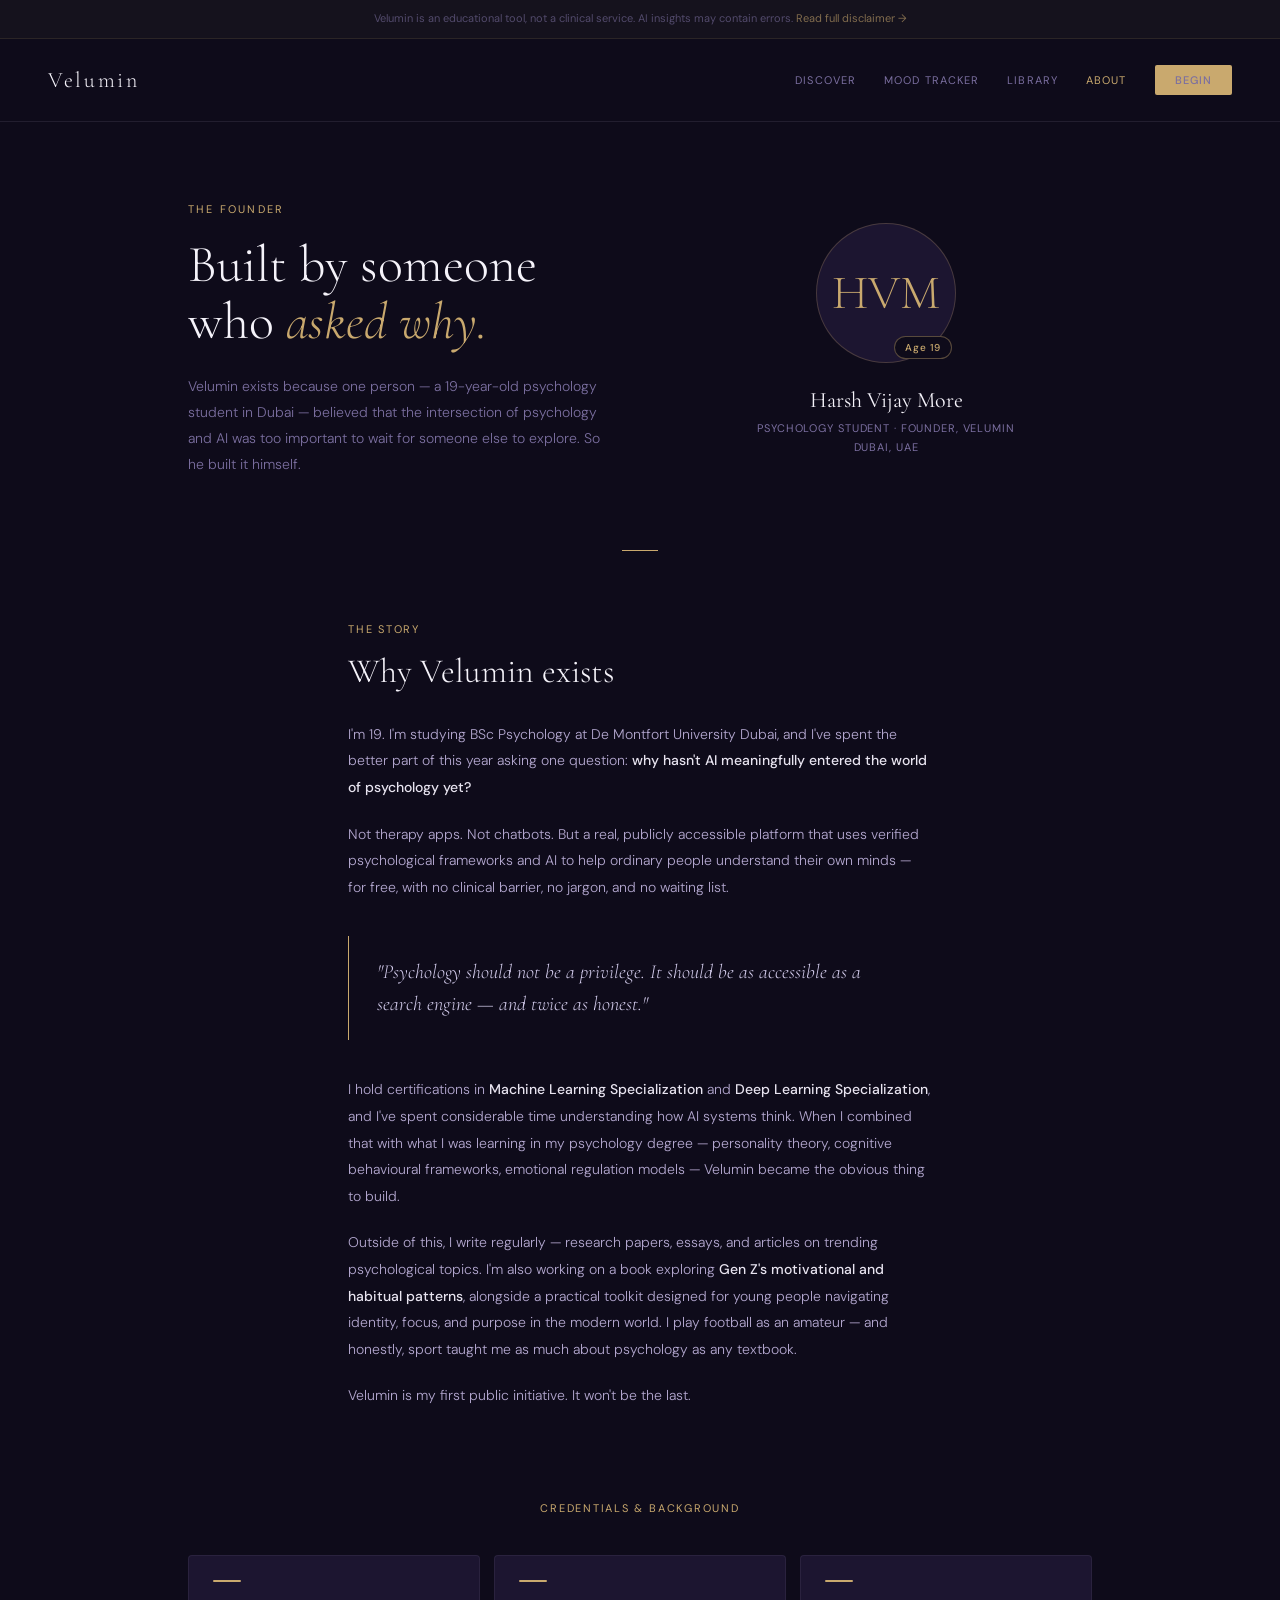
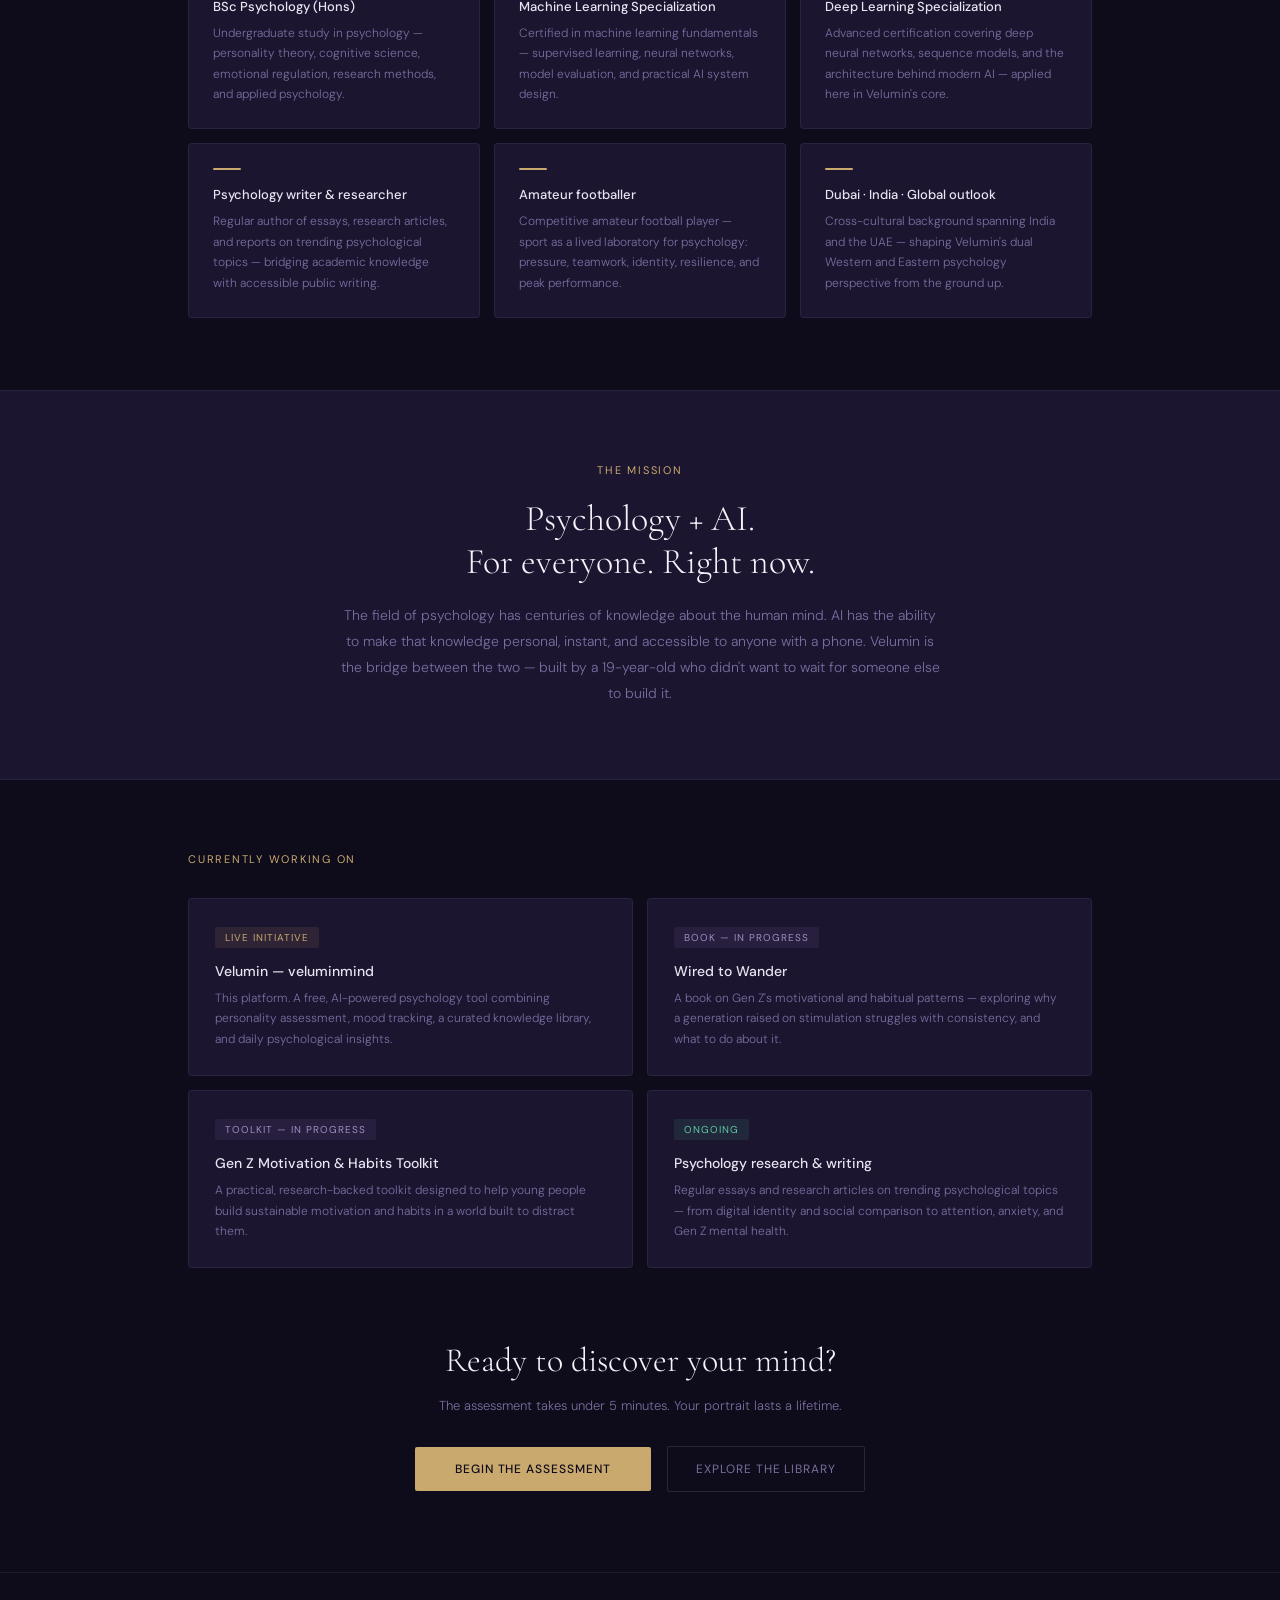
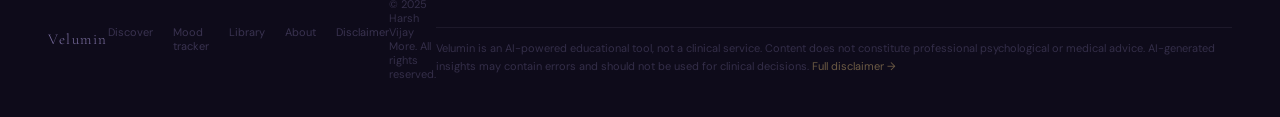
==== about.html @ 16b349ca "Add files via upload" ====
<!DOCTYPE html>
<html lang="en">
<head>
<meta charset="UTF-8">
<style>a{color:#7B6FA0;text-decoration:none;}a:hover{color:#C9A96E;}</style>
<meta name="viewport" content="width=device-width, initial-scale=1.0">
<link rel="stylesheet" href="style.css">
<title>About — Velumin</title>
<link href="https://fonts.googleapis.com/css2?family=Cormorant+Garamond:ital,wght@0,300;0,400;0,600;1,300;1,400&family=DM+Sans:wght@300;400;500&display=swap" rel="stylesheet">
<style>
*{box-sizing:border-box;margin:0;padding:0}
body{background:#0E0B1A;color:#E8E4F0;font-family:'DM Sans',sans-serif;min-height:100vh;}

nav{display:flex;justify-content:space-between;align-items:center;padding:26px 48px;border-bottom:0.5px solid rgba(200,191,231,0.1);}
.nav-logo{font-family:'Cormorant Garamond',serif;font-size:22px;font-weight:300;letter-spacing:0.12em;color:#F5F3FA;text-decoration:none;}
.nav-links{display:flex;gap:28px;}
.nav-links a{font-size:11px;letter-spacing:0.1em;text-transform:uppercase;color:#7B6FA0;text-decoration:none;transition:color 0.2s;}
.nav-links a:hover{color:#C9A96E;}
.nav-links a.active{color:#C9A96E;}

/* HERO */
.hero{display:grid;grid-template-columns:1fr 1fr;gap:80px;align-items:center;max-width:1000px;margin:0 auto;padding:80px 48px 72px;}
.hero-left{}
.eyebrow{font-size:11px;letter-spacing:0.2em;text-transform:uppercase;color:#C9A96E;margin-bottom:20px;}
.hero-left h1{font-family:'Cormorant Garamond',serif;font-size:52px;font-weight:300;line-height:1.1;color:#F5F3FA;margin-bottom:24px;}
.hero-left h1 em{font-style:italic;color:#C9A96E;}
.hero-left p{font-size:14px;font-weight:300;color:#7B6FA0;line-height:1.85;}
.hero-right{display:flex;flex-direction:column;align-items:center;}
.avatar-wrap{position:relative;margin-bottom:24px;}
.avatar{width:140px;height:140px;border-radius:50%;background:#1C1530;border:0.5px solid rgba(201,169,110,0.25);display:flex;align-items:center;justify-content:center;font-family:'Cormorant Garamond',serif;font-size:48px;font-weight:300;color:#C9A96E;}
.age-badge{position:absolute;bottom:4px;right:4px;background:#0E0B1A;border:0.5px solid rgba(201,169,110,0.4);border-radius:999px;padding:4px 10px;font-size:10px;font-weight:500;color:#C9A96E;letter-spacing:0.06em;}
.founder-name{font-family:'Cormorant Garamond',serif;font-size:22px;font-weight:400;color:#F5F3FA;margin-bottom:6px;}
.founder-role{font-size:11px;letter-spacing:0.08em;text-transform:uppercase;color:#7B6FA0;text-align:center;line-height:1.7;}

.gold-line{width:36px;height:0.5px;background:#C9A96E;margin:0 auto 72px;}

/* STORY */
.story-wrap{max-width:680px;margin:0 auto;padding:0 48px 72px;}
.section-eyebrow{font-size:11px;letter-spacing:0.16em;text-transform:uppercase;color:#C9A96E;margin-bottom:16px;}
.story-title{font-family:'Cormorant Garamond',serif;font-size:34px;font-weight:300;color:#F5F3FA;margin-bottom:28px;line-height:1.2;}
.story-body{font-size:14px;font-weight:300;color:#B4A8D0;line-height:1.9;margin-bottom:20px;}
.story-body strong{font-weight:500;color:#E8E4F0;}

.pull-quote{border-left:1px solid #C9A96E;padding:20px 28px;margin:36px 0;font-family:'Cormorant Garamond',serif;font-style:italic;font-size:20px;font-weight:300;color:#D4CDED;line-height:1.6;}

/* CREDENTIALS */
.cred-wrap{max-width:1000px;margin:0 auto;padding:0 48px 72px;}
.cred-grid{display:grid;grid-template-columns:repeat(3,1fr);gap:14px;}
.cred-card{background:#1C1530;border:0.5px solid rgba(200,191,231,0.08);border-radius:4px;padding:24px;}
.cred-icon{width:28px;height:2px;background:#C9A96E;margin-bottom:16px;border-radius:1px;}
.cred-title{font-size:13px;font-weight:500;color:#E8E4F0;margin-bottom:8px;}
.cred-desc{font-size:12px;font-weight:300;color:#7B6FA0;line-height:1.7;}

/* MISSION */
.mission-wrap{background:#1C1530;border-top:0.5px solid rgba(200,191,231,0.07);border-bottom:0.5px solid rgba(200,191,231,0.07);padding:72px 48px;text-align:center;margin-bottom:72px;}
.mission-inner{max-width:600px;margin:0 auto;}
.mission-label{font-size:11px;letter-spacing:0.16em;text-transform:uppercase;color:#C9A96E;margin-bottom:20px;}
.mission-title{font-family:'Cormorant Garamond',serif;font-size:36px;font-weight:300;color:#F5F3FA;margin-bottom:20px;line-height:1.2;}
.mission-body{font-size:14px;font-weight:300;color:#7B6FA0;line-height:1.85;}

/* CURRENT WORK */
.work-wrap{max-width:1000px;margin:0 auto;padding:0 48px 72px;}
.work-grid{display:grid;grid-template-columns:repeat(2,1fr);gap:14px;margin-top:0;}
.work-card{background:#1C1530;border:0.5px solid rgba(200,191,231,0.08);border-radius:4px;padding:26px;}
.work-tag{font-size:10px;letter-spacing:0.1em;text-transform:uppercase;padding:4px 10px;border-radius:2px;display:inline-block;margin-bottom:14px;}
.tag-active{background:rgba(201,169,110,0.1);color:#C9A96E;}
.tag-writing{background:rgba(123,111,160,0.12);color:#9B8FC4;}
.tag-research{background:rgba(93,202,165,0.1);color:#5DCAA5;}
.work-title{font-size:14px;font-weight:500;color:#E8E4F0;margin-bottom:8px;}
.work-desc{font-size:12px;font-weight:300;color:#7B6FA0;line-height:1.7;}

/* CTA */
.cta-wrap{text-align:center;padding:0 48px 80px;}
.cta-title{font-family:'Cormorant Garamond',serif;font-size:34px;font-weight:300;color:#F5F3FA;margin-bottom:16px;}
.cta-sub{font-size:13px;font-weight:300;color:#7B6FA0;margin-bottom:32px;}
.btn-primary{background:#C9A96E;border:none;padding:14px 40px;font-family:'DM Sans',sans-serif;font-size:12px;font-weight:500;letter-spacing:0.08em;text-transform:uppercase;color:#0E0B1A;border-radius:2px;cursor:pointer;transition:opacity 0.2s;}
.btn-primary:hover{opacity:0.82;}
.btn-ghost{background:transparent;border:0.5px solid rgba(200,191,231,0.15);padding:14px 28px;font-family:'DM Sans',sans-serif;font-size:12px;font-weight:400;letter-spacing:0.08em;text-transform:uppercase;color:#7B6FA0;border-radius:2px;cursor:pointer;margin-left:12px;transition:all 0.2s;}
.btn-ghost:hover{color:#E8E4F0;}

footer{padding:28px 48px;display:flex;justify-content:space-between;align-items:center;border-top:0.5px solid rgba(200,191,231,0.07);}
.footer-logo{font-family:'Cormorant Garamond',serif;font-size:15px;font-weight:300;letter-spacing:0.1em;color:#7B6FA0;}
.footer-copy{font-size:11px;color:rgba(123,111,160,0.35);}

@media(max-width:700px){
  nav,.story-wrap,.cred-wrap,.work-wrap,.cta-wrap,footer{padding-left:24px;padding-right:24px;}
  .hero{grid-template-columns:1fr;gap:40px;padding:56px 24px 48px;text-align:center;}
  .hero-left h1{font-size:38px;}
  .cred-grid,.work-grid{grid-template-columns:1fr;}
  .mission-wrap{padding:56px 24px;}
}
</style>
</head>
<body>

<div class="disclaimer-banner">
  Velumin is an educational tool, not a clinical service. AI insights may contain errors. <a href="disclaimer.html">Read full disclaimer →</a>
</div>
<nav class="vl-nav">
  <a class="vl-nav-logo" href="index.html">Velumin</a>
  <div class="vl-nav-links">
    <a href="discover.html">Discover</a>
    <a href="tracker.html">Mood tracker</a>
    <a href="library.html">Library</a>
    <a href="about.html"  class="active">About</a>
    <a class="vl-nav-cta" href="discover.html">Begin</a>
  </div>
</nav>

<div class="hero">
  <div class="hero-left">
    <div class="eyebrow">The founder</div>
    <h1>Built by someone who <em>asked why.</em></h1>
    <p>Velumin exists because one person — a 19-year-old psychology student in Dubai — believed that the intersection of psychology and AI was too important to wait for someone else to explore. So he built it himself.</p>
  </div>
  <div class="hero-right">
    <div class="avatar-wrap">
      <div class="avatar">HVM</div>
      <div class="age-badge">Age 19</div>
    </div>
    <div class="founder-name">Harsh Vijay More</div>
    <div class="founder-role">Psychology Student · Founder, Velumin<br>Dubai, UAE</div>
  </div>
</div>

<div class="gold-line"></div>

<div class="story-wrap">
  <div class="section-eyebrow">The story</div>
  <h2 class="story-title">Why Velumin exists</h2>

  <p class="story-body">
    I'm 19. I'm studying BSc Psychology at De Montfort University Dubai, and I've spent the better part of this year asking one question: <strong>why hasn't AI meaningfully entered the world of psychology yet?</strong>
  </p>

  <p class="story-body">
    Not therapy apps. Not chatbots. But a real, publicly accessible platform that uses verified psychological frameworks and AI to help ordinary people understand their own minds — for free, with no clinical barrier, no jargon, and no waiting list.
  </p>

  <div class="pull-quote">"Psychology should not be a privilege. It should be as accessible as a search engine — and twice as honest."</div>

  <p class="story-body">
    I hold certifications in <strong>Machine Learning Specialization</strong> and <strong>Deep Learning Specialization</strong>, and I've spent considerable time understanding how AI systems think. When I combined that with what I was learning in my psychology degree — personality theory, cognitive behavioural frameworks, emotional regulation models — Velumin became the obvious thing to build.
  </p>

  <p class="story-body">
    Outside of this, I write regularly — research papers, essays, and articles on trending psychological topics. I'm also working on a book exploring <strong>Gen Z's motivational and habitual patterns</strong>, alongside a practical toolkit designed for young people navigating identity, focus, and purpose in the modern world. I play football as an amateur — and honestly, sport taught me as much about psychology as any textbook.
  </p>

  <p class="story-body">
    Velumin is my first public initiative. It won't be the last.
  </p>
</div>

<div class="cred-wrap">
  <div class="section-eyebrow" style="text-align:center;margin-bottom:40px;">Credentials & background</div>
  <div class="cred-grid">
    <div class="cred-card">
      <div class="cred-icon"></div>
      <div class="cred-title">BSc Psychology (Hons)</div>
      <div class="cred-desc">Undergraduate study in psychology — personality theory, cognitive science, emotional regulation, research methods, and applied psychology.</div>
    </div>
    <div class="cred-card">
      <div class="cred-icon"></div>
      <div class="cred-title">Machine Learning Specialization</div>
      <div class="cred-desc">Certified in machine learning fundamentals — supervised learning, neural networks, model evaluation, and practical AI system design.</div>
    </div>
    <div class="cred-card">
      <div class="cred-icon"></div>
      <div class="cred-title">Deep Learning Specialization</div>
      <div class="cred-desc">Advanced certification covering deep neural networks, sequence models, and the architecture behind modern AI — applied here in Velumin's core.</div>
    </div>
    <div class="cred-card">
      <div class="cred-icon"></div>
      <div class="cred-title">Psychology writer & researcher</div>
      <div class="cred-desc">Regular author of essays, research articles, and reports on trending psychological topics — bridging academic knowledge with accessible public writing.</div>
    </div>
    <div class="cred-card">
      <div class="cred-icon"></div>
      <div class="cred-title">Amateur footballer</div>
      <div class="cred-desc">Competitive amateur football player — sport as a lived laboratory for psychology: pressure, teamwork, identity, resilience, and peak performance.</div>
    </div>
    <div class="cred-card">
      <div class="cred-icon"></div>
      <div class="cred-title">Dubai · India · Global outlook</div>
      <div class="cred-desc">Cross-cultural background spanning India and the UAE — shaping Velumin's dual Western and Eastern psychology perspective from the ground up.</div>
    </div>
  </div>
</div>

<div class="mission-wrap">
  <div class="mission-inner">
    <div class="mission-label">The mission</div>
    <h2 class="mission-title">Psychology + AI.<br>For everyone. Right now.</h2>
    <p class="mission-body">The field of psychology has centuries of knowledge about the human mind. AI has the ability to make that knowledge personal, instant, and accessible to anyone with a phone. Velumin is the bridge between the two — built by a 19-year-old who didn't want to wait for someone else to build it.</p>
  </div>
</div>

<div class="work-wrap">
  <div class="section-eyebrow" style="margin-bottom:32px;">Currently working on</div>
  <div class="work-grid">
    <div class="work-card">
      <div class="work-tag tag-active">Live initiative</div>
      <div class="work-title">Velumin — veluminmind</div>
      <div class="work-desc">This platform. A free, AI-powered psychology tool combining personality assessment, mood tracking, a curated knowledge library, and daily psychological insights.</div>
    </div>
    <div class="work-card">
      <div class="work-tag tag-writing">Book — in progress</div>
      <div class="work-title">Wired to Wander</div>
      <div class="work-desc">A book on Gen Z's motivational and habitual patterns — exploring why a generation raised on stimulation struggles with consistency, and what to do about it.</div>
    </div>
    <div class="work-card">
      <div class="work-tag tag-writing">Toolkit — in progress</div>
      <div class="work-title">Gen Z Motivation & Habits Toolkit</div>
      <div class="work-desc">A practical, research-backed toolkit designed to help young people build sustainable motivation and habits in a world built to distract them.</div>
    </div>
    <div class="work-card">
      <div class="work-tag tag-research">Ongoing</div>
      <div class="work-title">Psychology research & writing</div>
      <div class="work-desc">Regular essays and research articles on trending psychological topics — from digital identity and social comparison to attention, anxiety, and Gen Z mental health.</div>
    </div>
  </div>
</div>

<div class="cta-wrap">
  <h2 class="cta-title">Ready to discover your mind?</h2>
  <p class="cta-sub">The assessment takes under 5 minutes. Your portrait lasts a lifetime.</p>
  <button class="btn-primary" onclick="window.location.href='velumin_discover.html'">Begin the assessment</button>
  <button class="btn-ghost" onclick="window.location.href='velumin_library.html'">Explore the library</button>
</div>

<footer class="vl-footer">
  <div class="vl-footer-main">
    <div class="vl-footer-logo">Velumin</div>
    <div class="vl-footer-links">
      <a href="discover.html">Discover</a>
      <a href="tracker.html">Mood tracker</a>
      <a href="library.html">Library</a>
      <a href="about.html">About</a>
      <a href="disclaimer.html">Disclaimer</a>
    </div>
    <div class="vl-footer-copy">© 2025 Harsh Vijay More. All rights reserved.</div>
  </div>
  <div class="vl-footer-disclaimer">
    Velumin is an AI-powered educational tool, not a clinical service. Content does not constitute professional psychological or medical advice. AI-generated insights may contain errors and should not be used for clinical decisions. <a href="disclaimer.html">Full disclaimer →</a>
  </div>
</footer>

</body>
</html>
---- style.css ----
@import url('https://fonts.googleapis.com/css2?family=Cormorant+Garamond:ital,wght@0,300;0,400;0,600;1,300;1,400&family=DM+Sans:wght@300;400;500&display=swap');

/* ── RESET ── */
*{box-sizing:border-box;margin:0;padding:0}
html{scroll-behavior:smooth}
html,body{background:#0E0B1A;color:#E8E4F0;font-family:'DM Sans',sans-serif;min-height:100vh;}

/* ── TOKENS ── */
:root{
  --gold:#C9A96E;
  --gold-dim:rgba(201,169,110,0.15);
  --surface:#1C1530;
  --bg:#0E0B1A;
  --text-primary:#F5F3FA;
  --text-secondary:#E8E4F0;
  --text-muted:#7B6FA0;
  --text-soft:#B4A8D0;
  --border:rgba(200,191,231,0.08);
  --border-mid:rgba(200,191,231,0.15);
  --border-gold:rgba(201,169,110,0.3);
}

/* ── NAVIGATION ── */
.vl-nav{display:flex;justify-content:space-between;align-items:center;padding:26px 48px;border-bottom:0.5px solid rgba(200,191,231,0.1);}
.vl-nav-logo{font-family:'Cormorant Garamond',serif;font-size:22px;font-weight:300;letter-spacing:0.12em;color:var(--text-primary);text-decoration:none;}
.vl-nav-links{display:flex;gap:28px;align-items:center;}
.vl-nav-links a{font-size:11px;letter-spacing:0.1em;text-transform:uppercase;color:var(--text-muted);text-decoration:none;transition:color 0.2s;}
.vl-nav-links a:hover,.vl-nav-links a.active{color:var(--gold);}
.vl-nav-cta{background:var(--gold);color:var(--bg);padding:8px 20px;font-size:11px;font-weight:500;letter-spacing:0.08em;text-transform:uppercase;border-radius:2px;cursor:pointer;text-decoration:none;font-family:'DM Sans',sans-serif;}

/* ── FOOTER ── */
.vl-footer{padding:24px 48px;border-top:0.5px solid var(--border);}
.vl-footer-main{display:flex;justify-content:space-between;align-items:center;margin-bottom:12px;}
.vl-footer-logo{font-family:'Cormorant Garamond',serif;font-size:15px;font-weight:300;letter-spacing:0.1em;color:var(--text-muted);}
.vl-footer-links{display:flex;gap:20px;}
.vl-footer-links a{font-size:11px;color:rgba(123,111,160,0.4);text-decoration:none;transition:color 0.2s;}
.vl-footer-links a:hover{color:var(--gold);}
.vl-footer-copy{font-size:11px;color:rgba(123,111,160,0.35);}
.vl-footer-disclaimer{font-size:11px;color:rgba(123,111,160,0.35);line-height:1.6;border-top:0.5px solid var(--border);padding-top:12px;margin-top:12px;}
.vl-footer-disclaimer a{color:rgba(201,169,110,0.5);text-decoration:none;}
.vl-footer-disclaimer a:hover{color:var(--gold);}

/* ── BUTTONS ── */
.btn-primary{background:var(--gold);border:none;padding:13px 36px;font-family:'DM Sans',sans-serif;font-size:12px;font-weight:500;letter-spacing:0.08em;text-transform:uppercase;color:var(--bg);border-radius:2px;cursor:pointer;transition:opacity 0.2s;text-decoration:none;display:inline-block;}
.btn-primary:hover{opacity:0.82;}
.btn-ghost{background:transparent;border:0.5px solid var(--border-mid);padding:13px 28px;font-family:'DM Sans',sans-serif;font-size:12px;font-weight:400;letter-spacing:0.08em;text-transform:uppercase;color:var(--text-muted);border-radius:2px;cursor:pointer;transition:all 0.2s;text-decoration:none;display:inline-block;}
.btn-ghost:hover{color:var(--text-secondary);border-color:rgba(200,191,231,0.3);}

/* ── SHARED UTILS ── */
.eyebrow{font-size:11px;letter-spacing:0.2em;text-transform:uppercase;color:var(--gold);margin-bottom:20px;}
.section-eyebrow{font-size:11px;letter-spacing:0.16em;text-transform:uppercase;color:var(--gold);}
.gold-line{width:36px;height:0.5px;background:var(--gold);margin:0 auto;}
.surface-card{background:var(--surface);border:0.5px solid var(--border);border-radius:4px;}
.pull-quote{border-left:1px solid var(--gold);padding:20px 28px;font-family:'Cormorant Garamond',serif;font-style:italic;font-size:20px;font-weight:300;color:#D4CDED;line-height:1.6;}

/* ── DISCLAIMER BANNER ── */
.disclaimer-banner{background:rgba(201,169,110,0.04);border-bottom:0.5px solid rgba(201,169,110,0.12);padding:10px 48px;text-align:center;font-size:11px;color:rgba(123,111,160,0.6);line-height:1.6;}
.disclaimer-banner a{color:rgba(201,169,110,0.6);text-decoration:none;}
.disclaimer-banner a:hover{color:var(--gold);}

/* ── RESPONSIVE ── */
@media(max-width:700px){
  .vl-nav{padding:20px 24px;}
  .vl-nav-links{gap:16px;}
  .vl-nav-links a{font-size:10px;}
  .vl-footer{padding:20px 24px;}
  .disclaimer-banner{padding:10px 24px;}
}
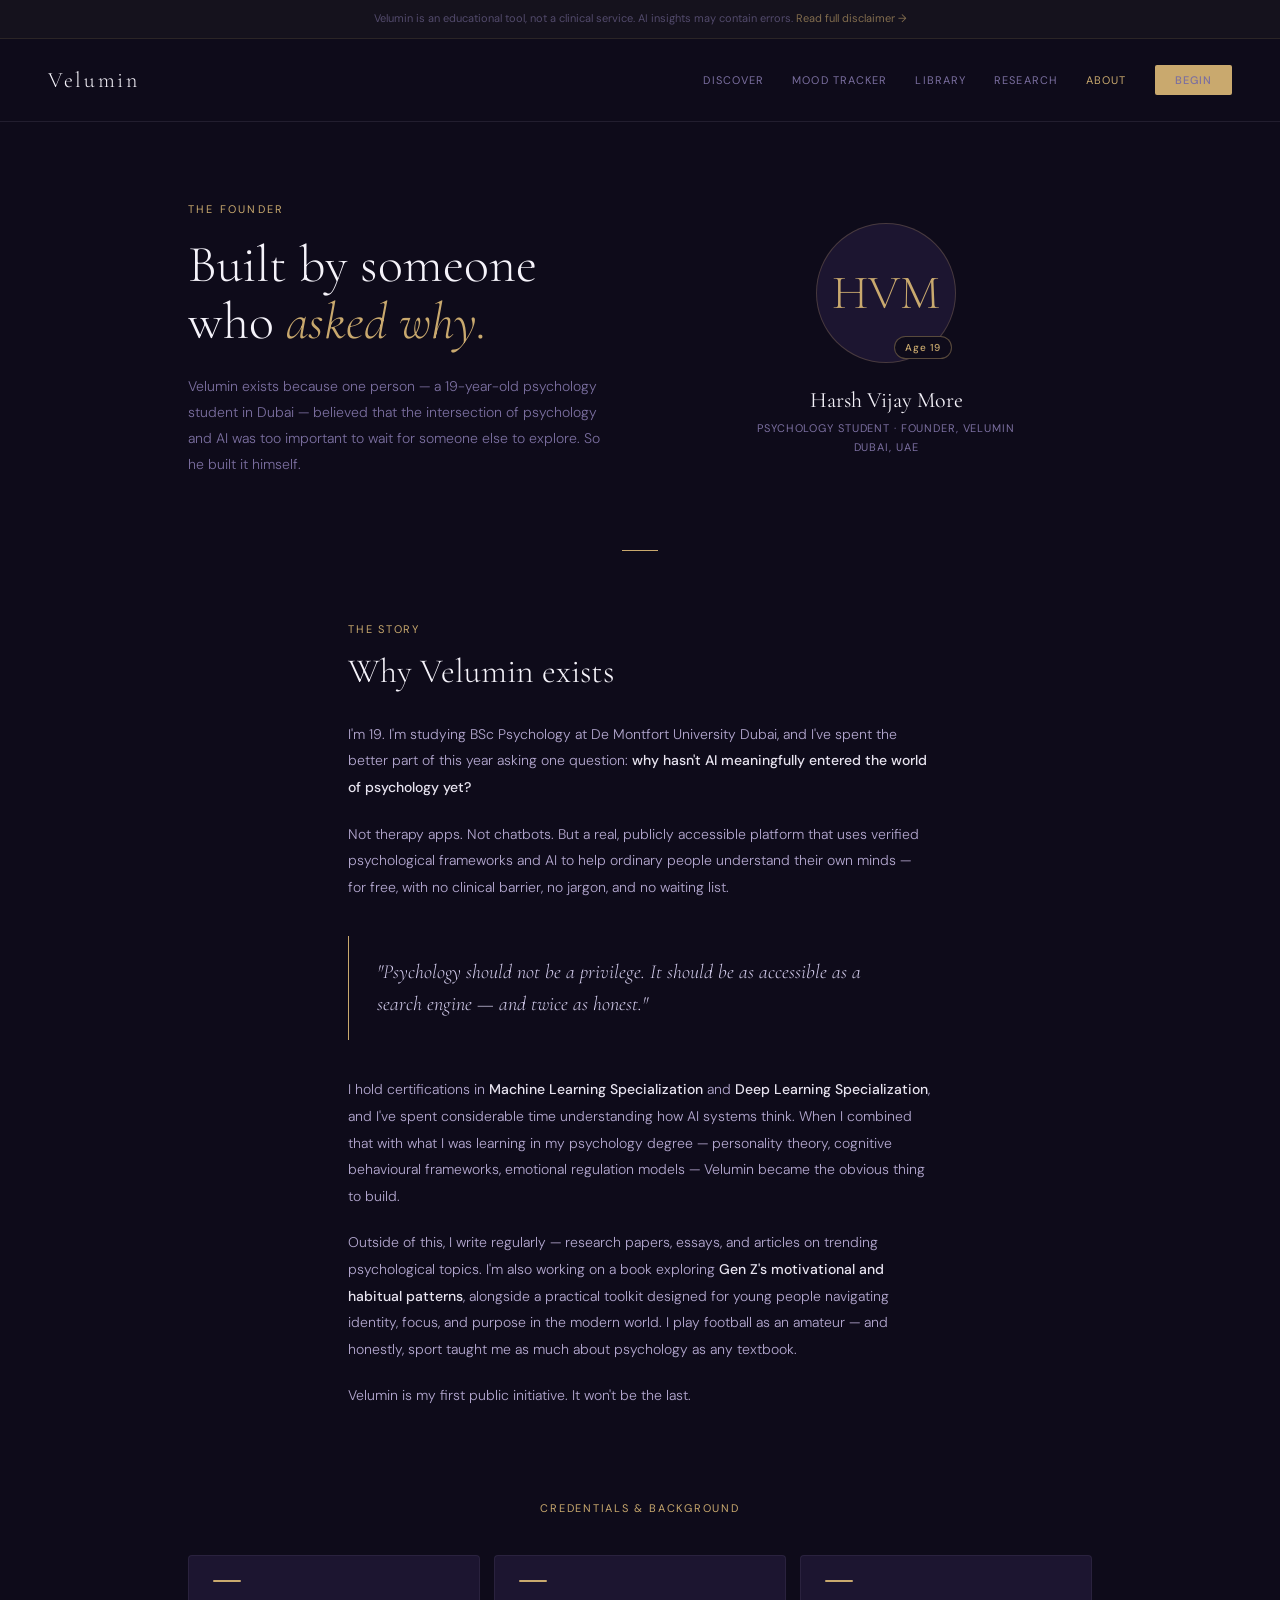
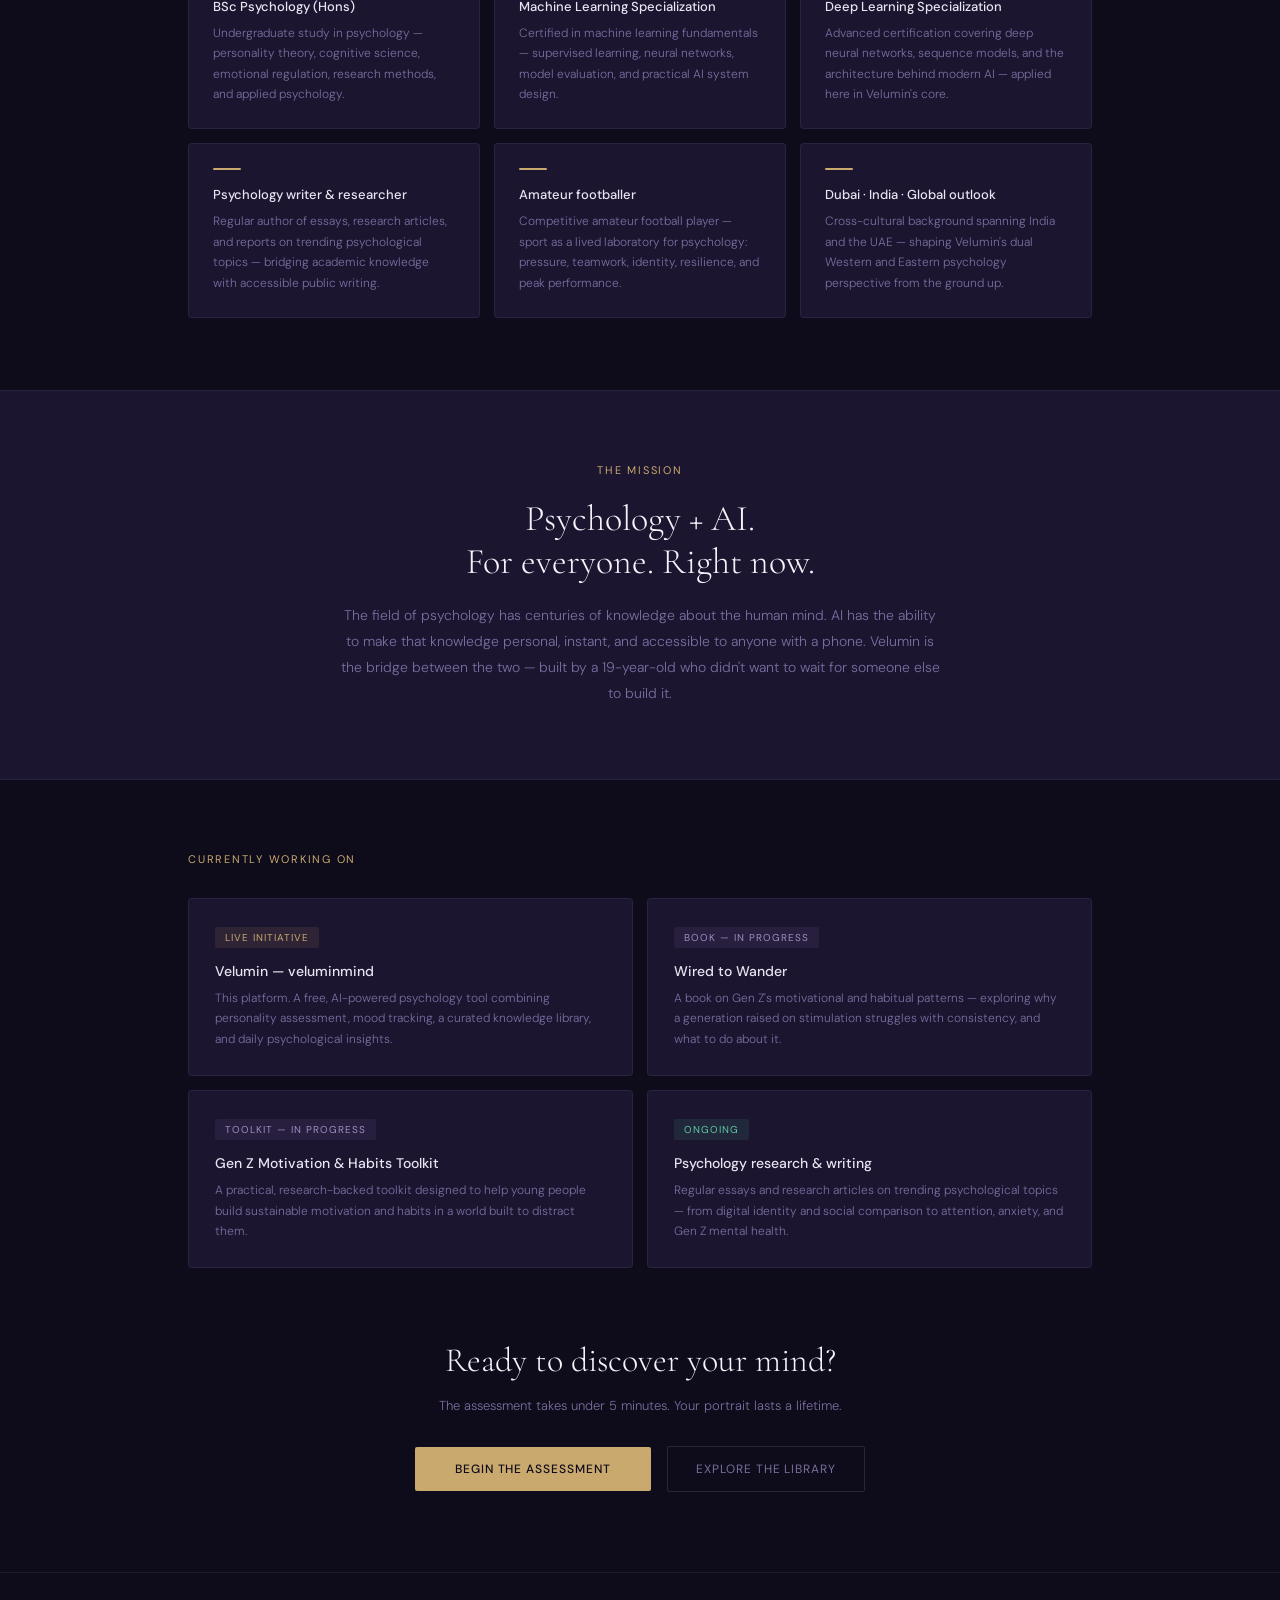
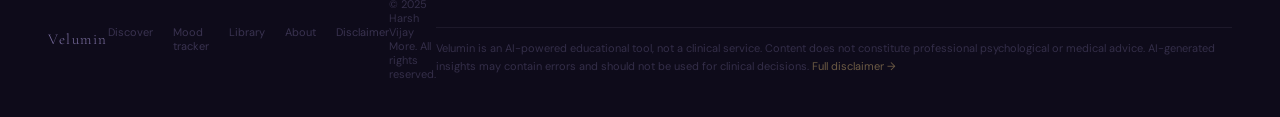
==== commit 39a2dfd5: "Add files via upload" ====
--- a/about.html
+++ b/about.html
@@ -102,7 +102,8 @@
     <a href="discover.html">Discover</a>
     <a href="tracker.html">Mood tracker</a>
     <a href="library.html">Library</a>
-    <a href="about.html"  class="active">About</a>
+    <a href="research.html">Research</a>
+    <a href="about.html" class="active">About</a>
     <a class="vl-nav-cta" href="discover.html">Begin</a>
   </div>
 </nav>
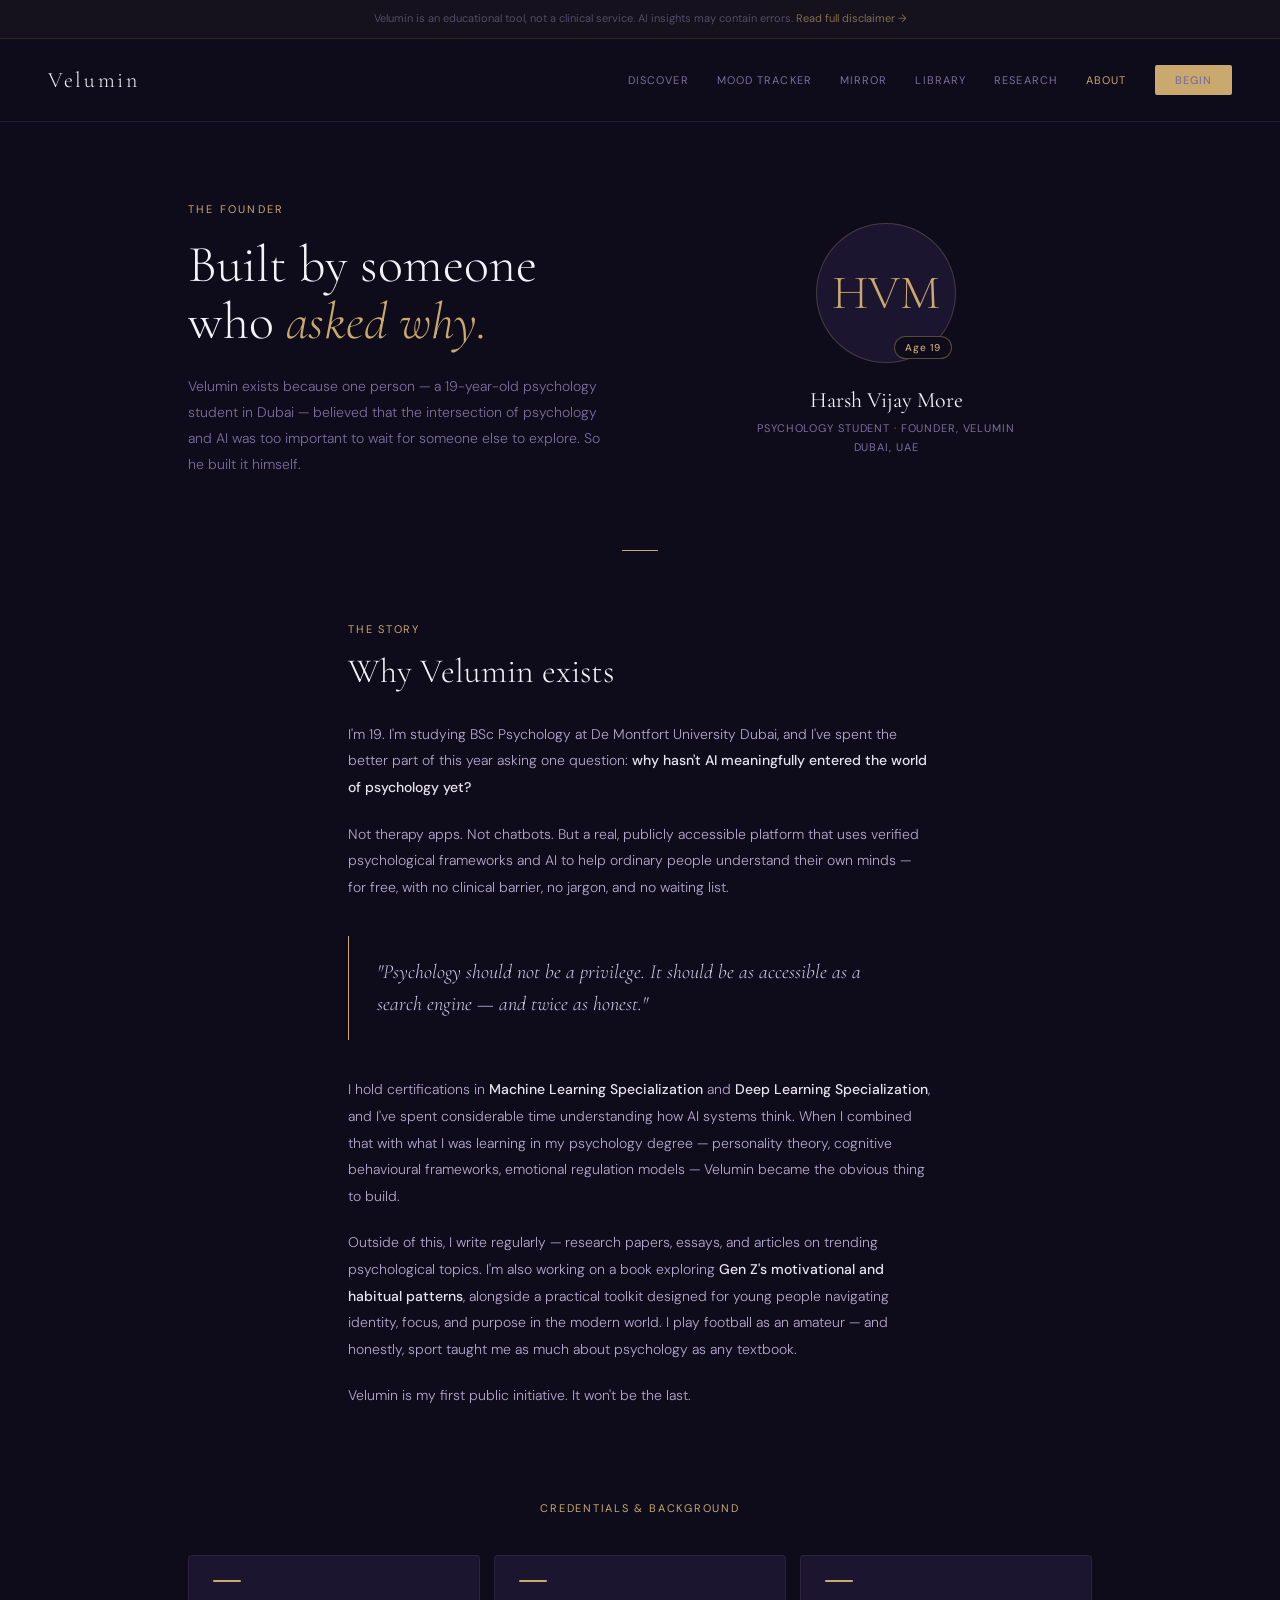
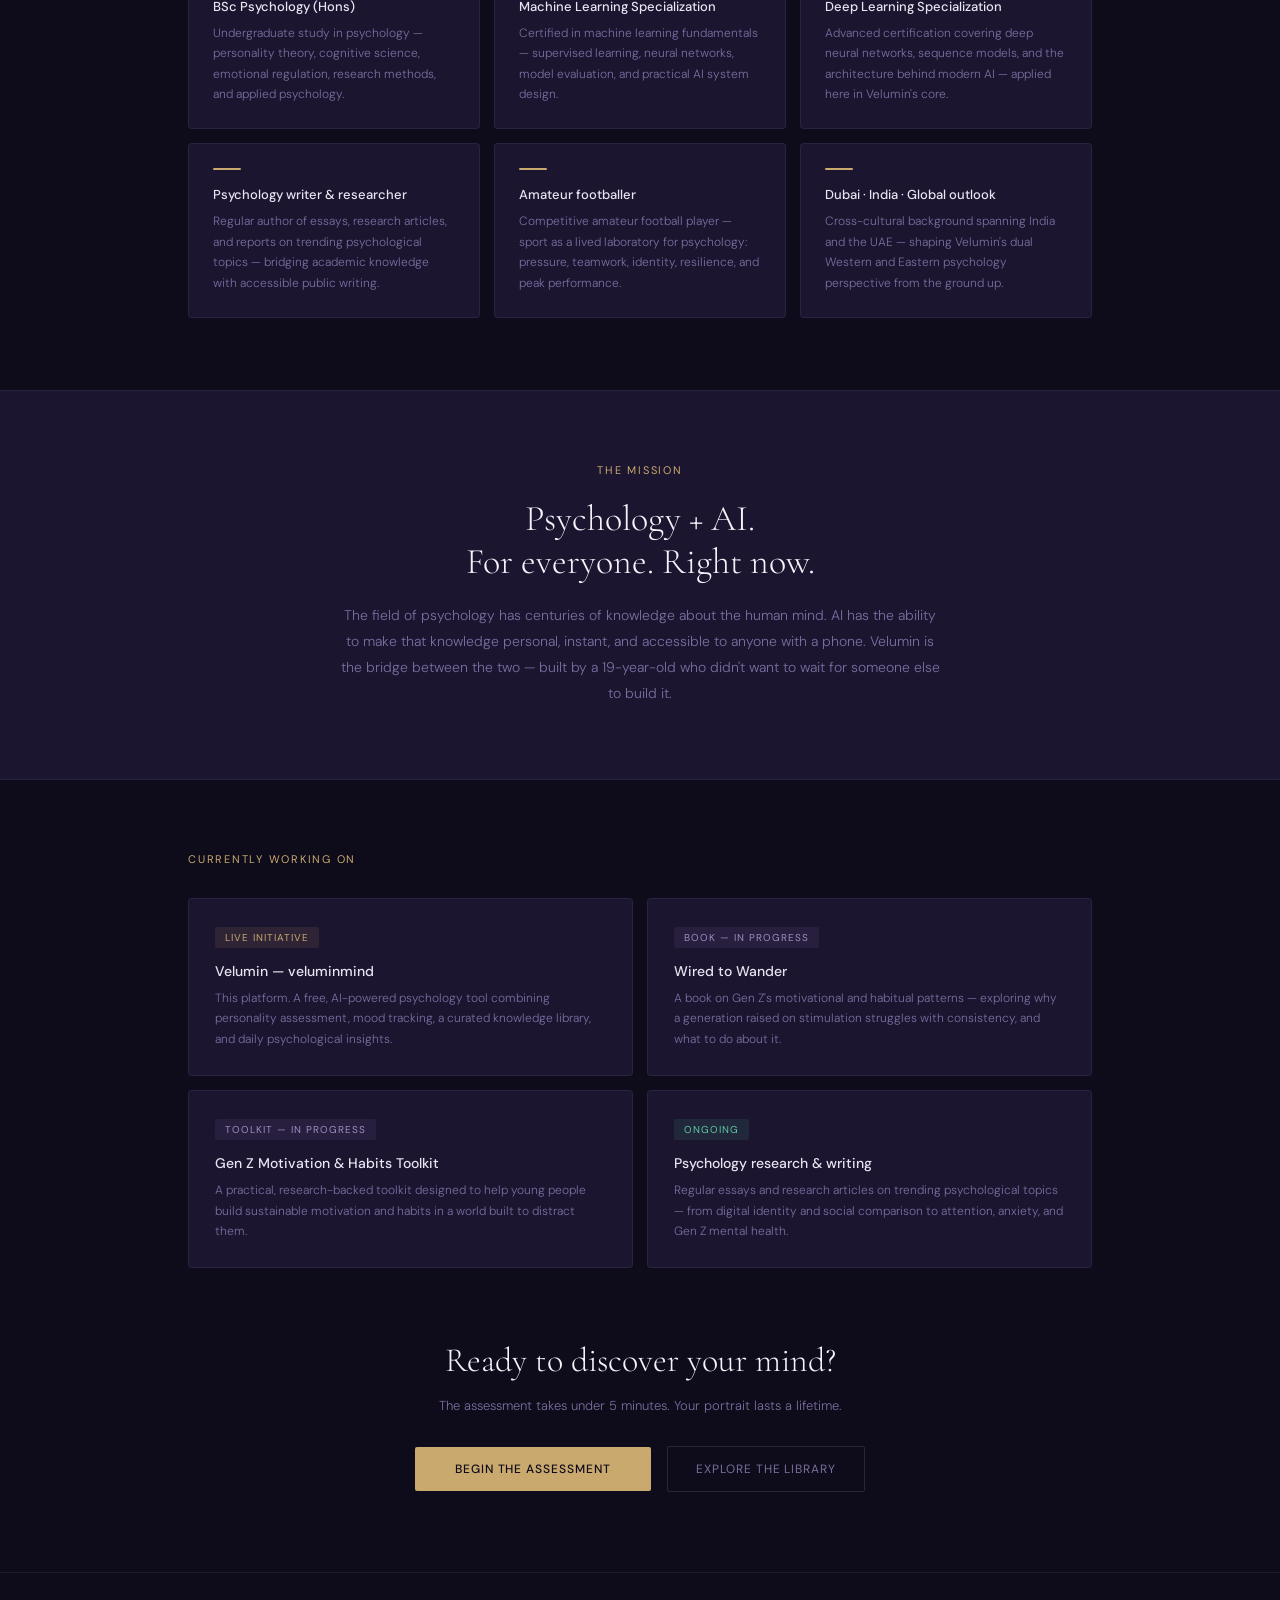
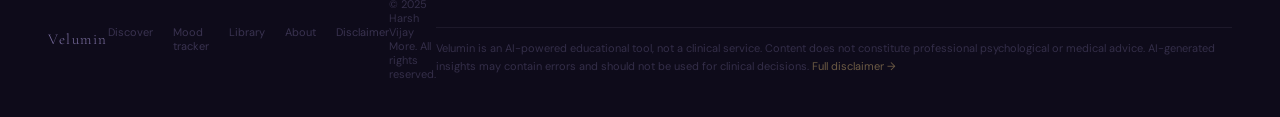
==== commit ad845521: "Add files via upload" ====
--- a/about.html
+++ b/about.html
@@ -101,6 +101,7 @@
   <div class="vl-nav-links">
     <a href="discover.html">Discover</a>
     <a href="tracker.html">Mood tracker</a>
+    <a href="mirror.html">Mirror</a>
     <a href="library.html">Library</a>
     <a href="research.html">Research</a>
     <a href="about.html" class="active">About</a>
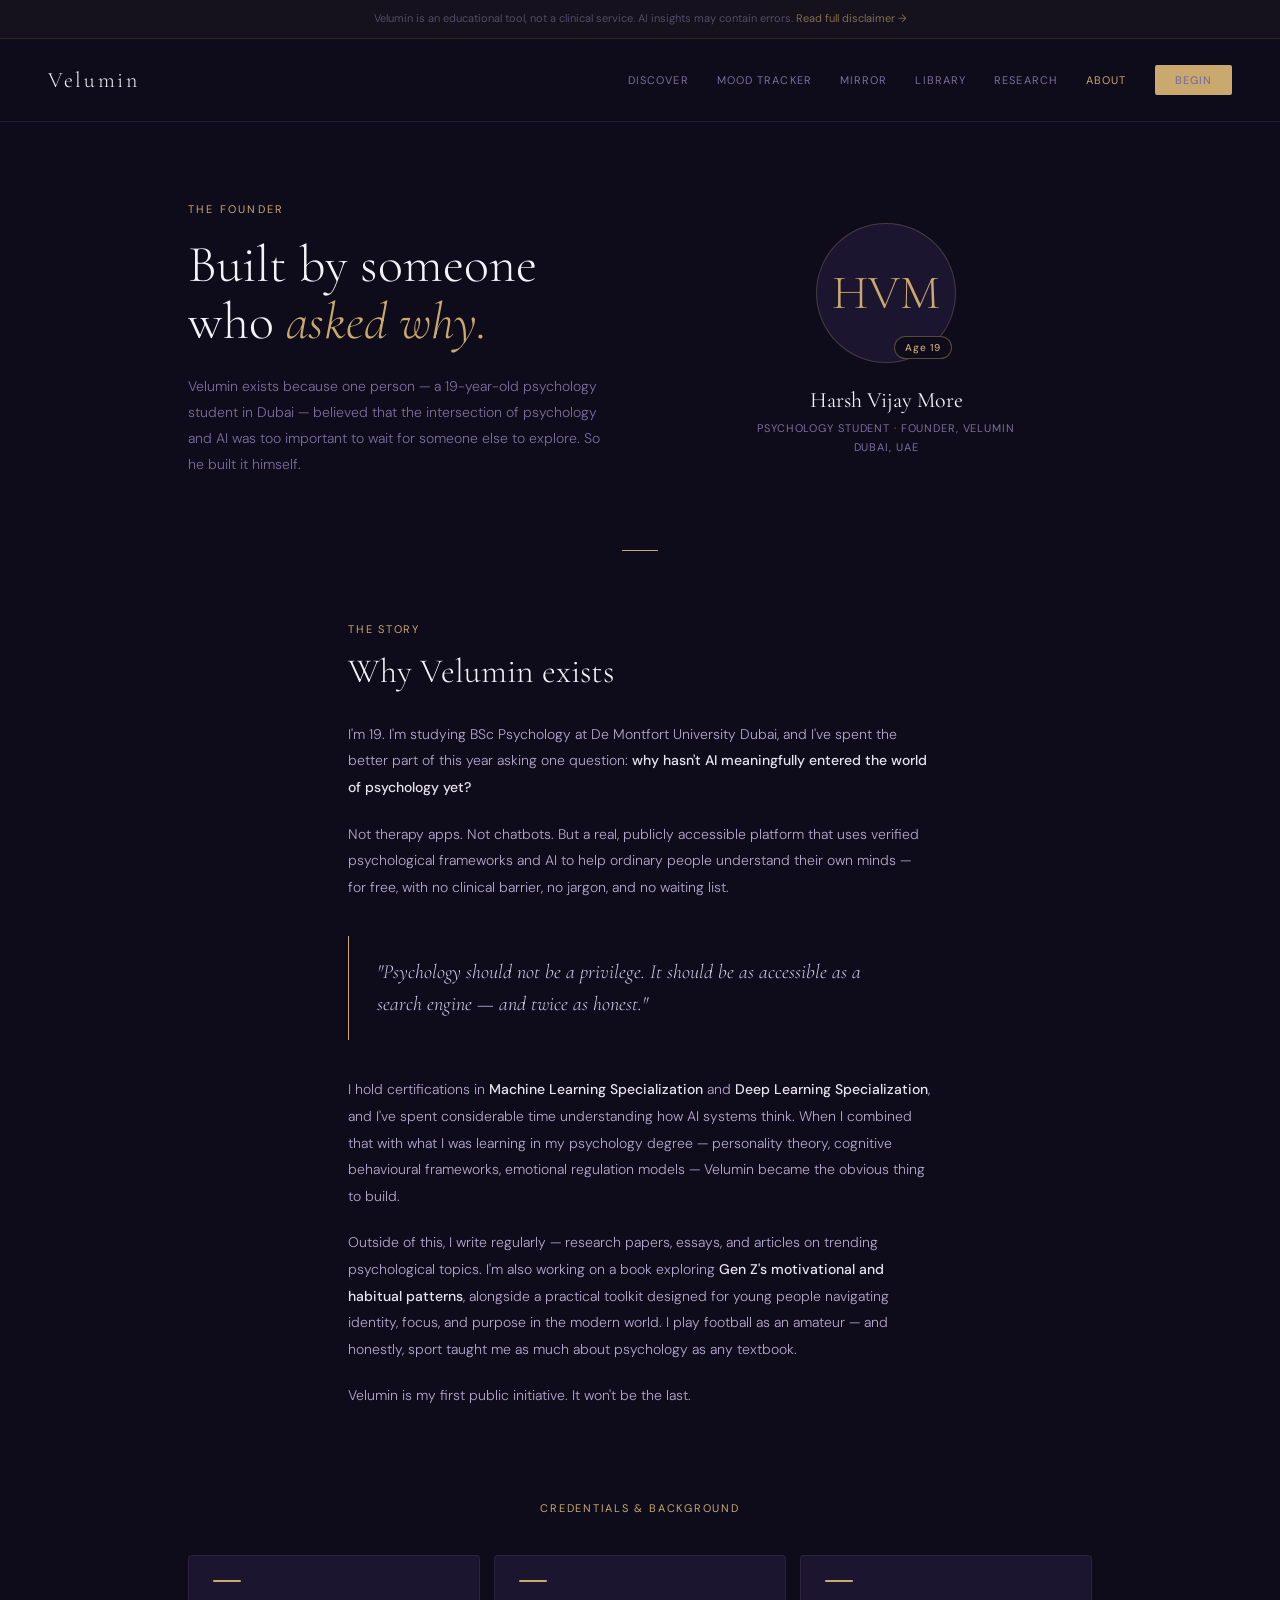
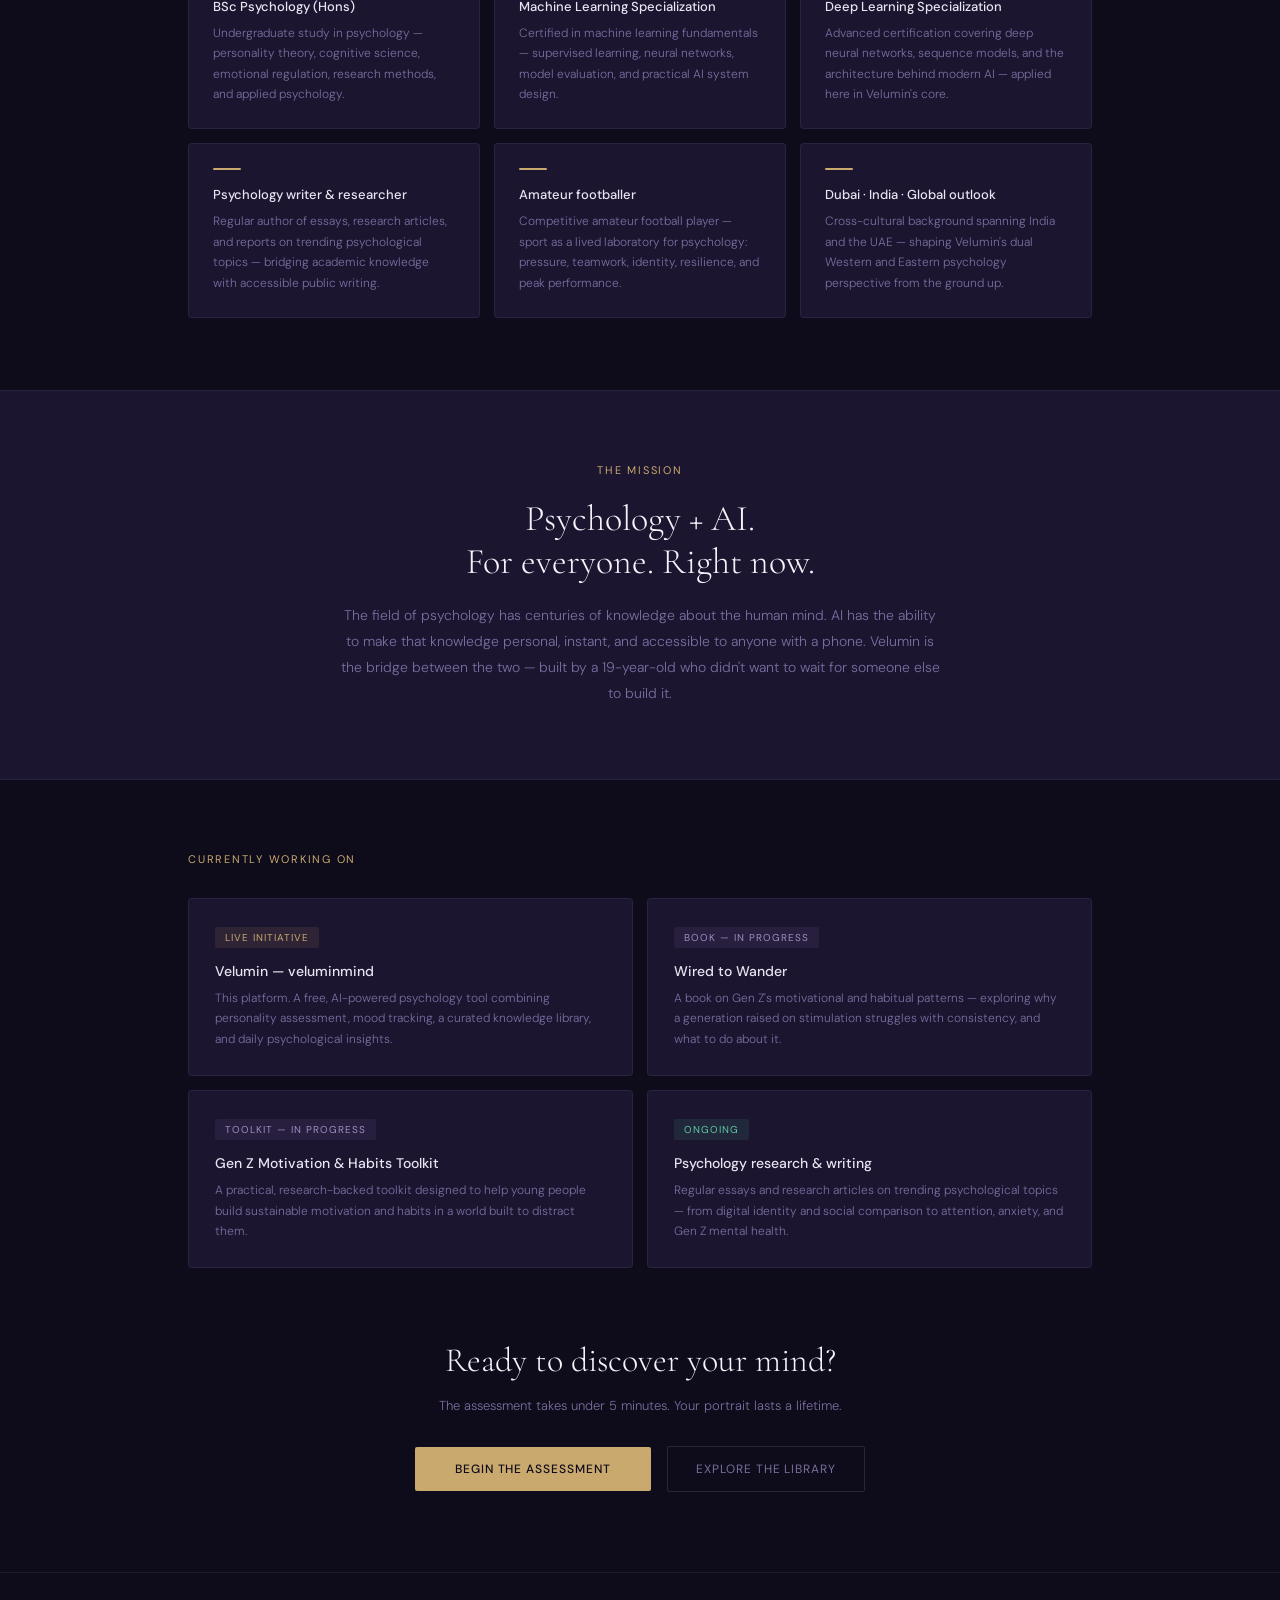
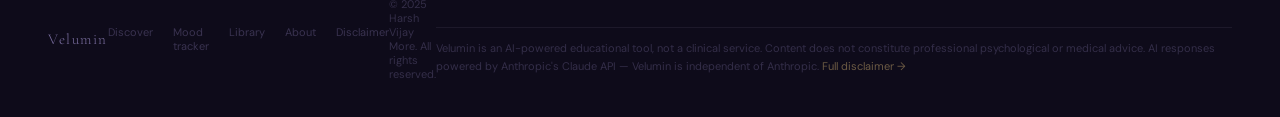
==== commit 0654867d: "Add files via upload" ====
--- a/about.html
+++ b/about.html
@@ -244,7 +244,7 @@
     <div class="vl-footer-copy">© 2025 Harsh Vijay More. All rights reserved.</div>
   </div>
   <div class="vl-footer-disclaimer">
-    Velumin is an AI-powered educational tool, not a clinical service. Content does not constitute professional psychological or medical advice. AI-generated insights may contain errors and should not be used for clinical decisions. <a href="disclaimer.html">Full disclaimer →</a>
+    Velumin is an AI-powered educational tool, not a clinical service. Content does not constitute professional psychological or medical advice. AI responses powered by Anthropic's Claude API — Velumin is independent of Anthropic. <a href="disclaimer.html">Full disclaimer →</a>
   </div>
 </footer>
 
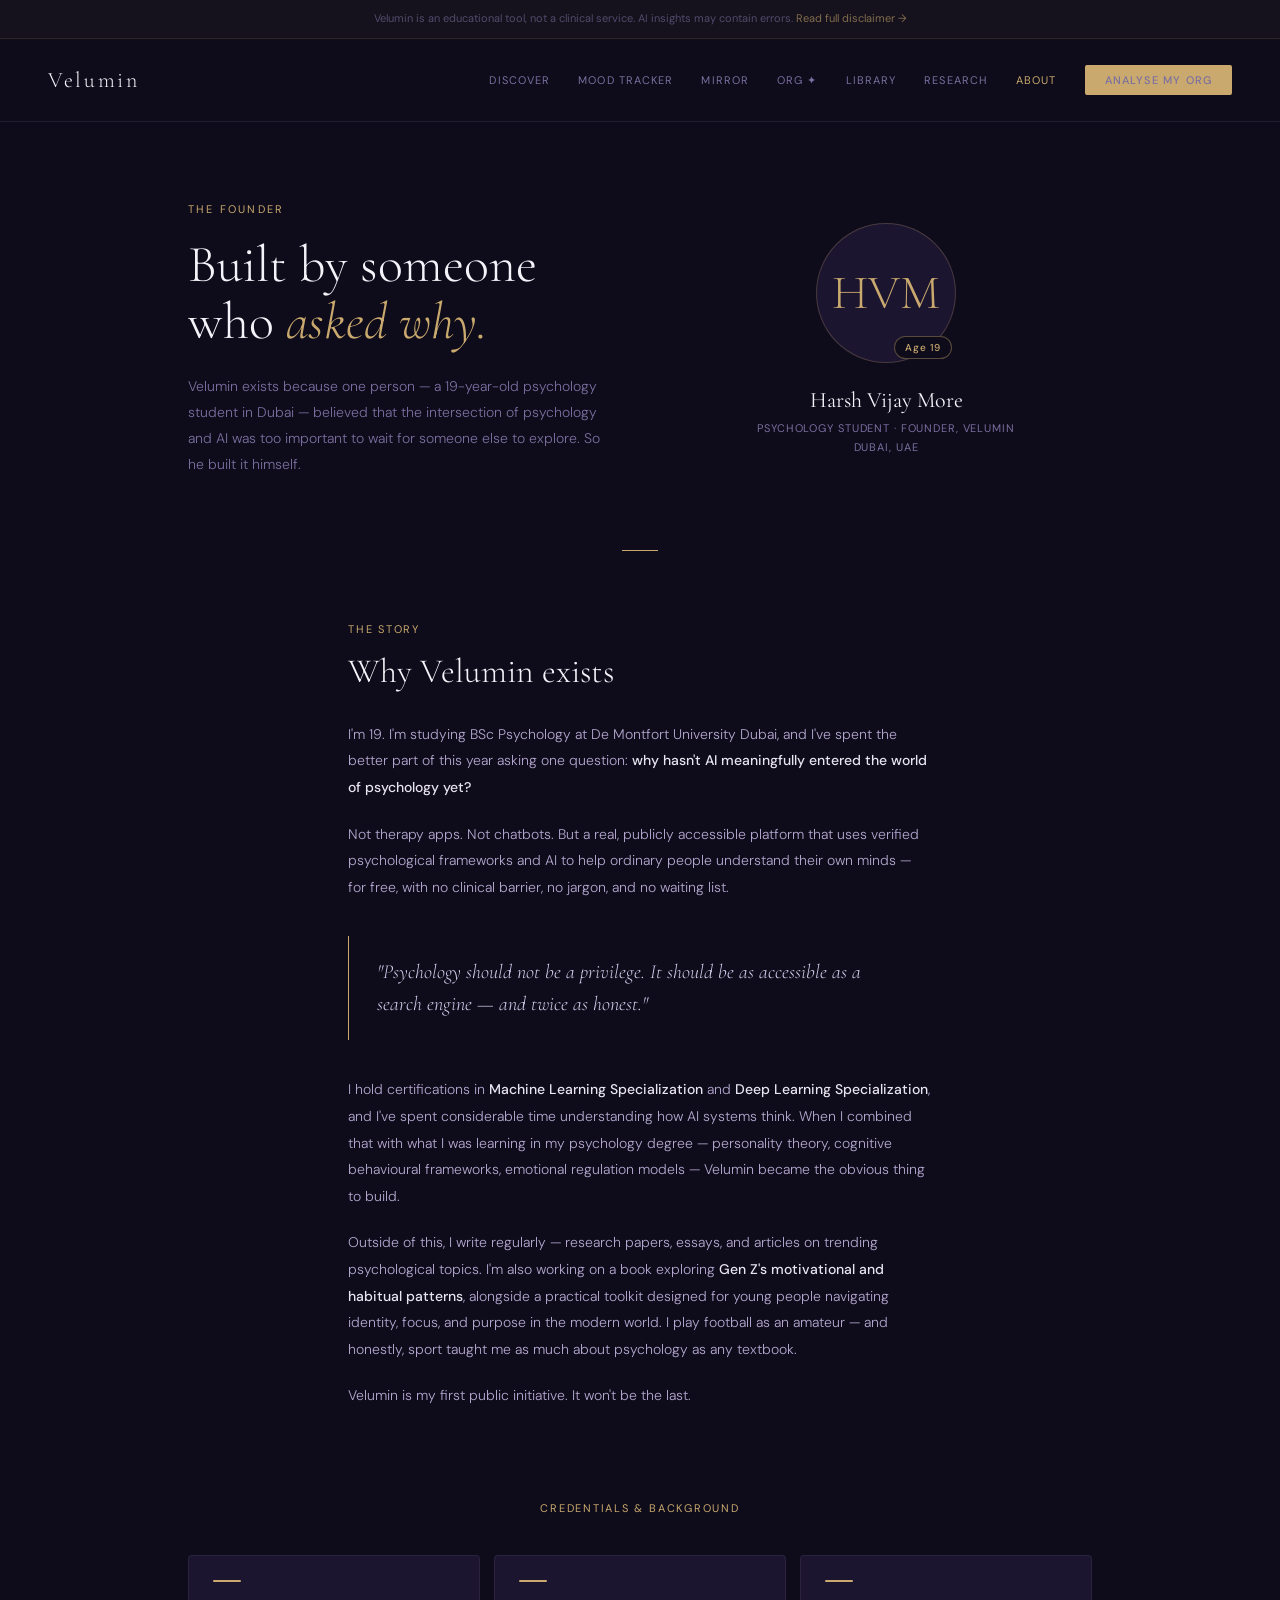
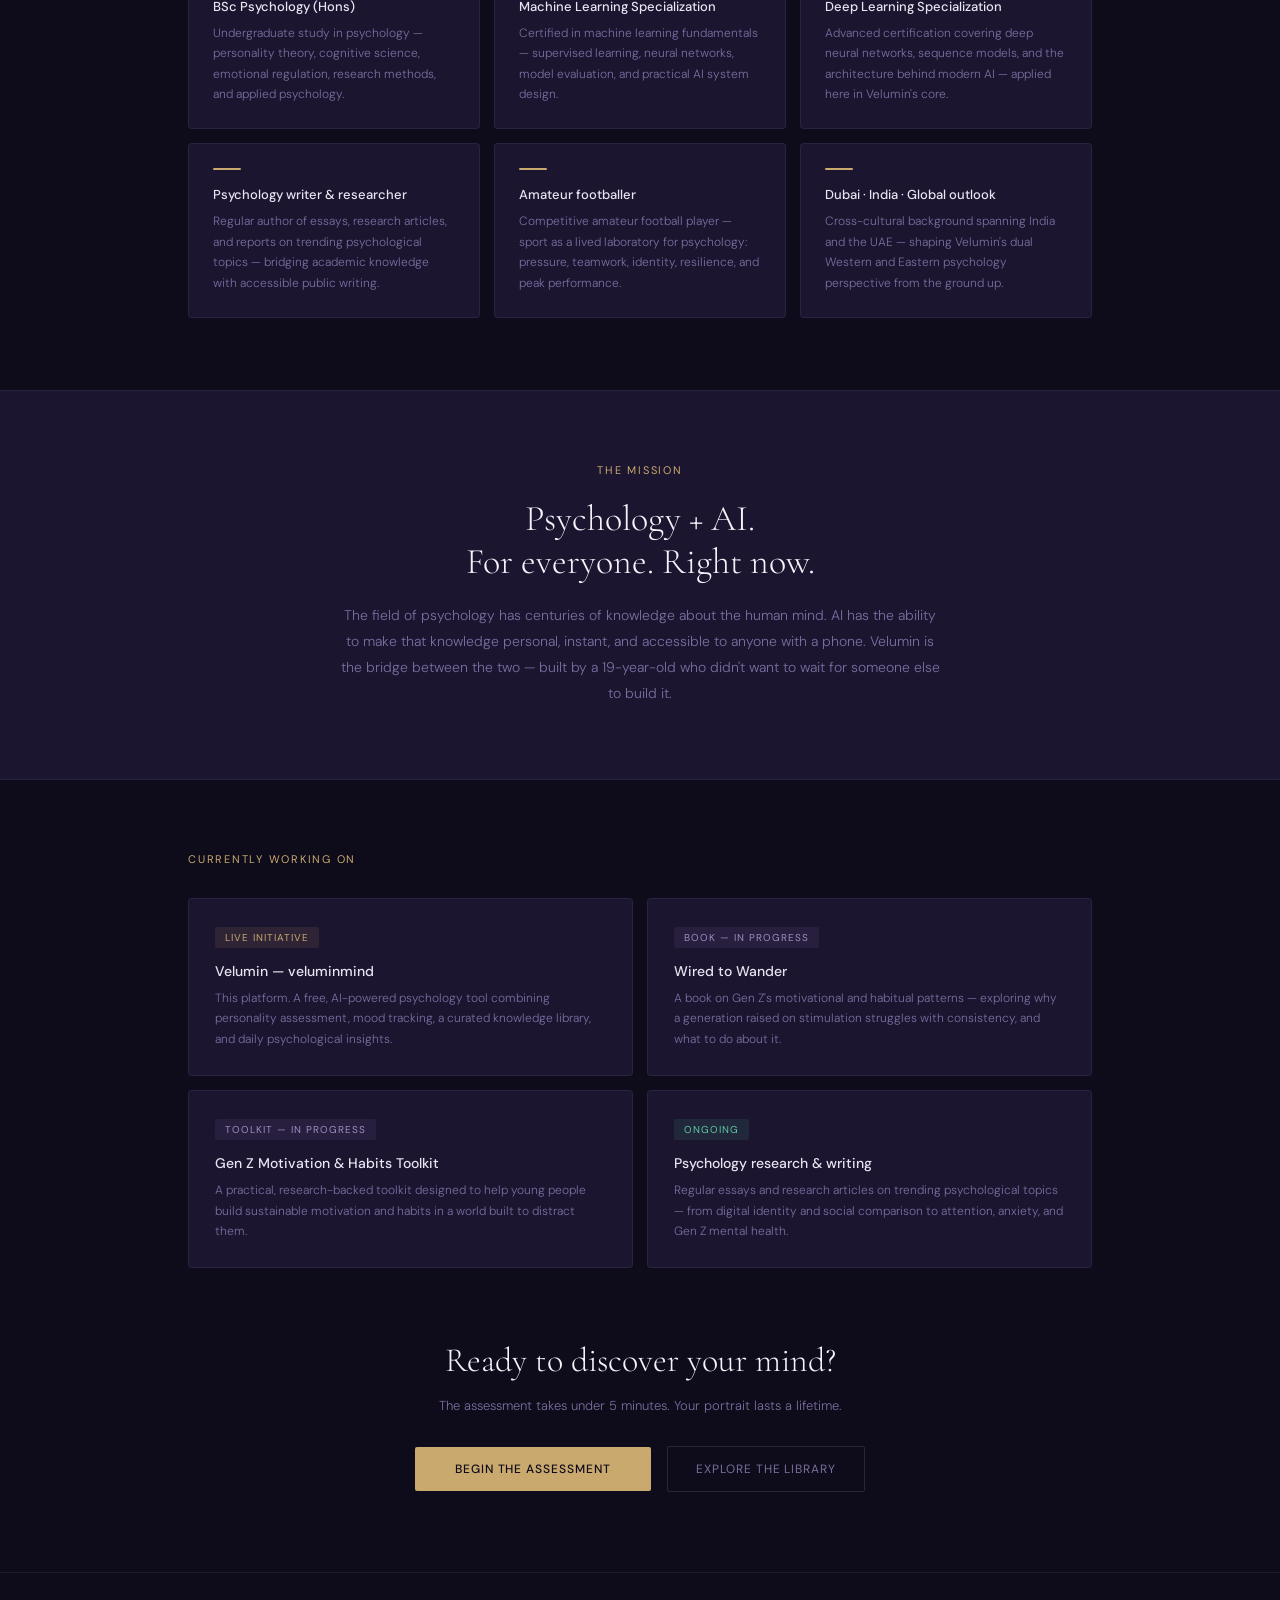
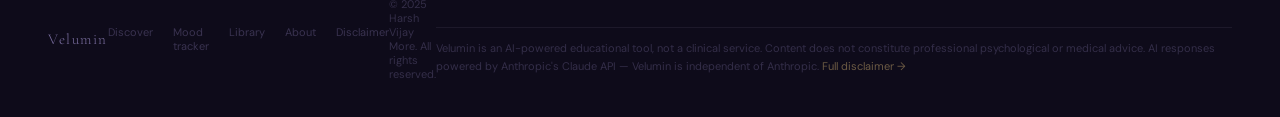
==== commit e8b02e0a: "Add files via upload" ====
--- a/about.html
+++ b/about.html
@@ -102,10 +102,11 @@
     <a href="discover.html">Discover</a>
     <a href="tracker.html">Mood tracker</a>
     <a href="mirror.html">Mirror</a>
+    <a href="org.html">Org ✦</a>
     <a href="library.html">Library</a>
     <a href="research.html">Research</a>
-    <a href="about.html" class="active">About</a>
-    <a class="vl-nav-cta" href="discover.html">Begin</a>
+    <a href="about.html" class="active" style="color:#C9A96E;">About</a>
+    <a class="vl-nav-cta" href="org.html">Analyse my org</a>
   </div>
 </nav>
 
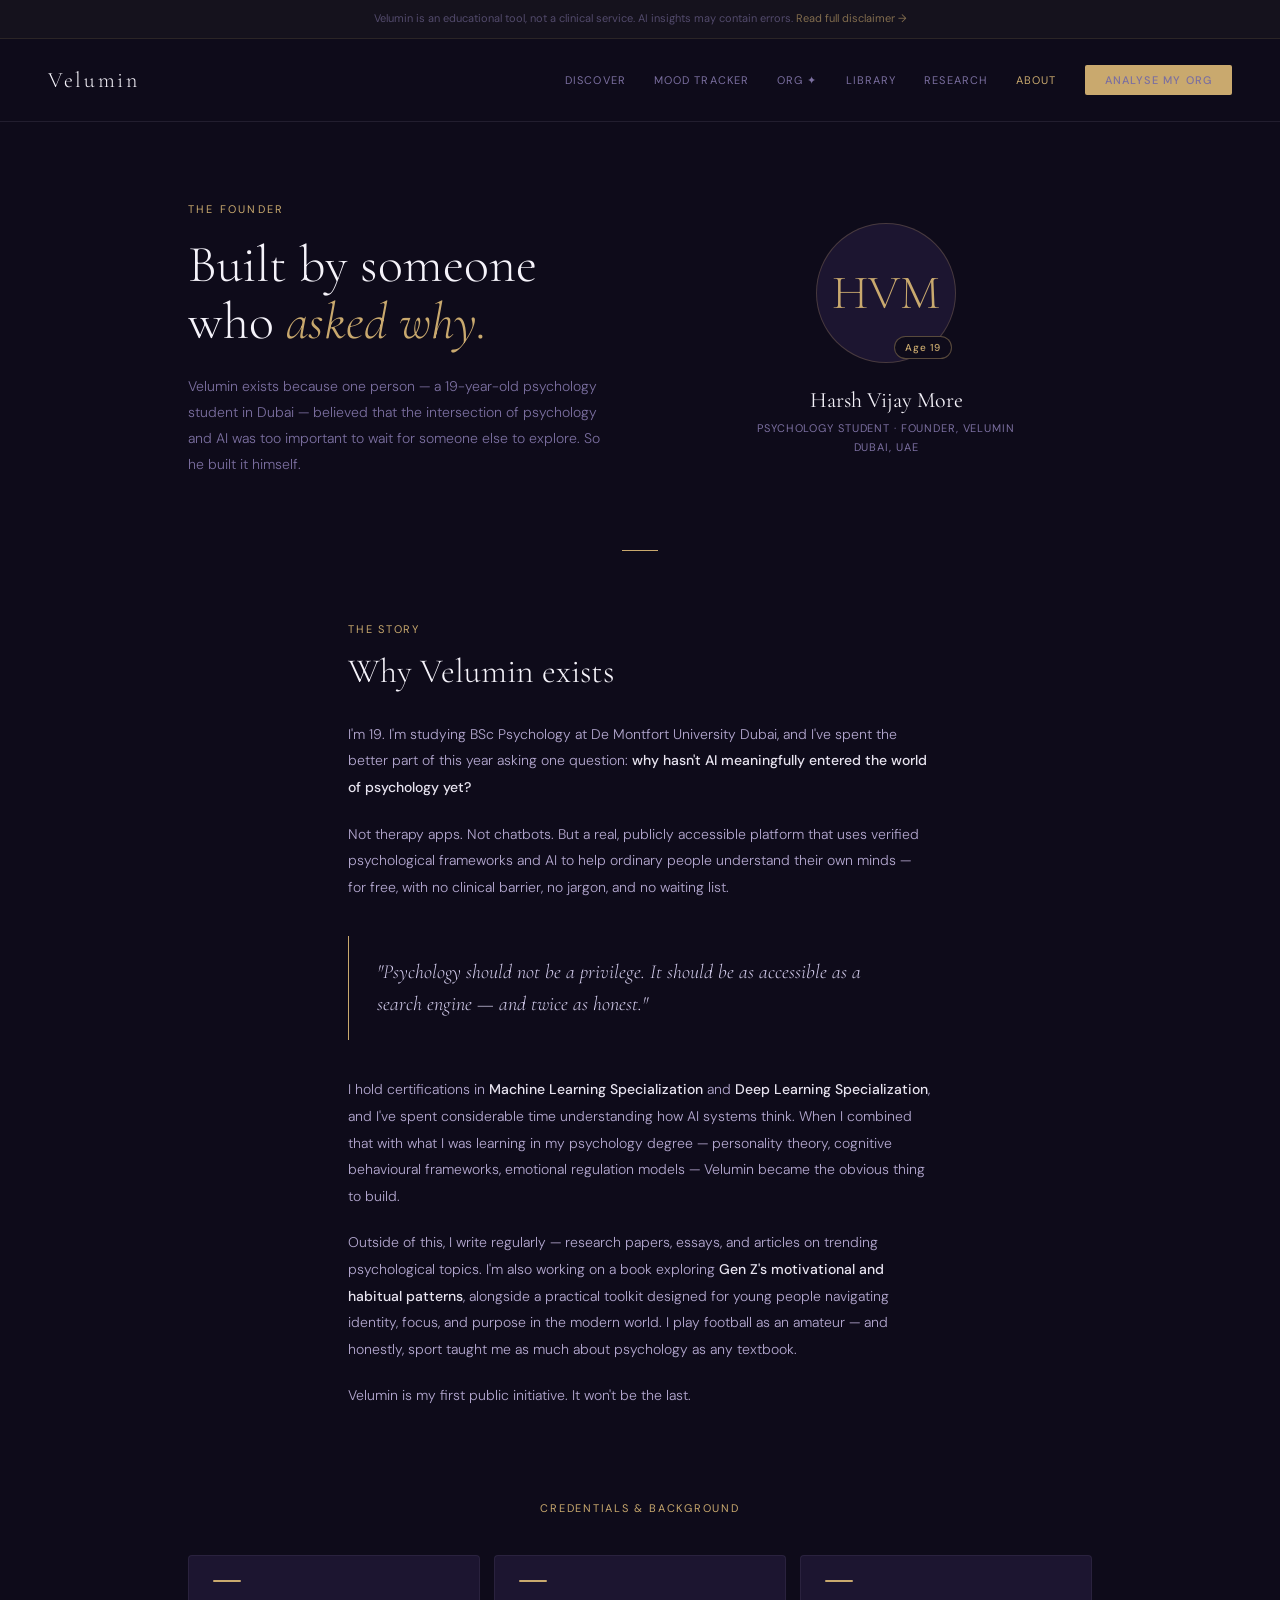
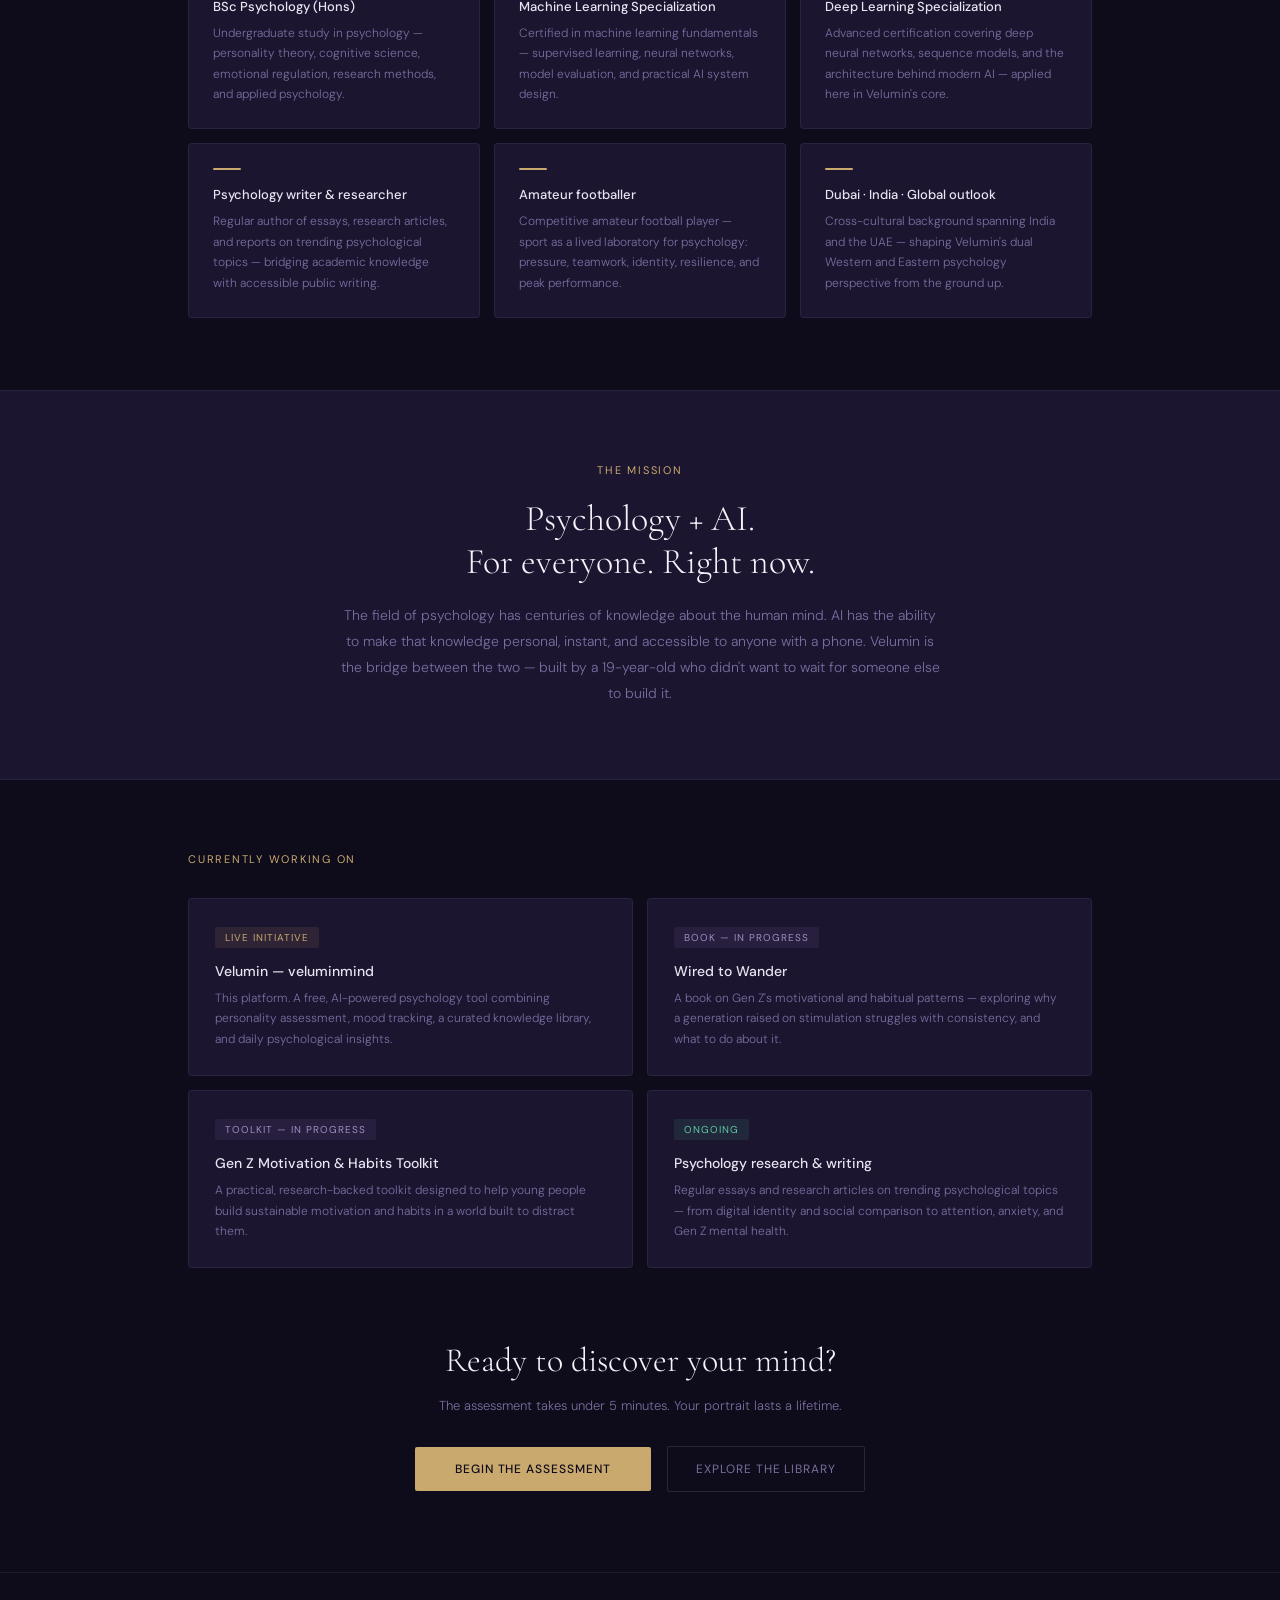
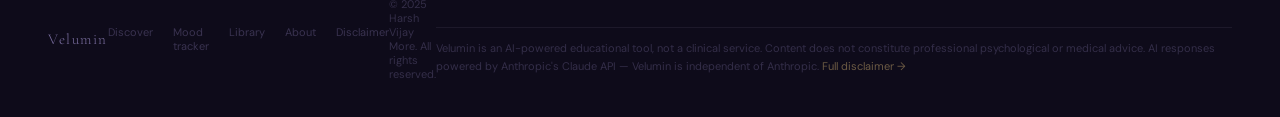
==== commit 35111343: "Add files via upload" ====
--- a/about.html
+++ b/about.html
@@ -101,7 +101,6 @@
   <div class="vl-nav-links">
     <a href="discover.html">Discover</a>
     <a href="tracker.html">Mood tracker</a>
-    <a href="mirror.html">Mirror</a>
     <a href="org.html">Org ✦</a>
     <a href="library.html">Library</a>
     <a href="research.html">Research</a>
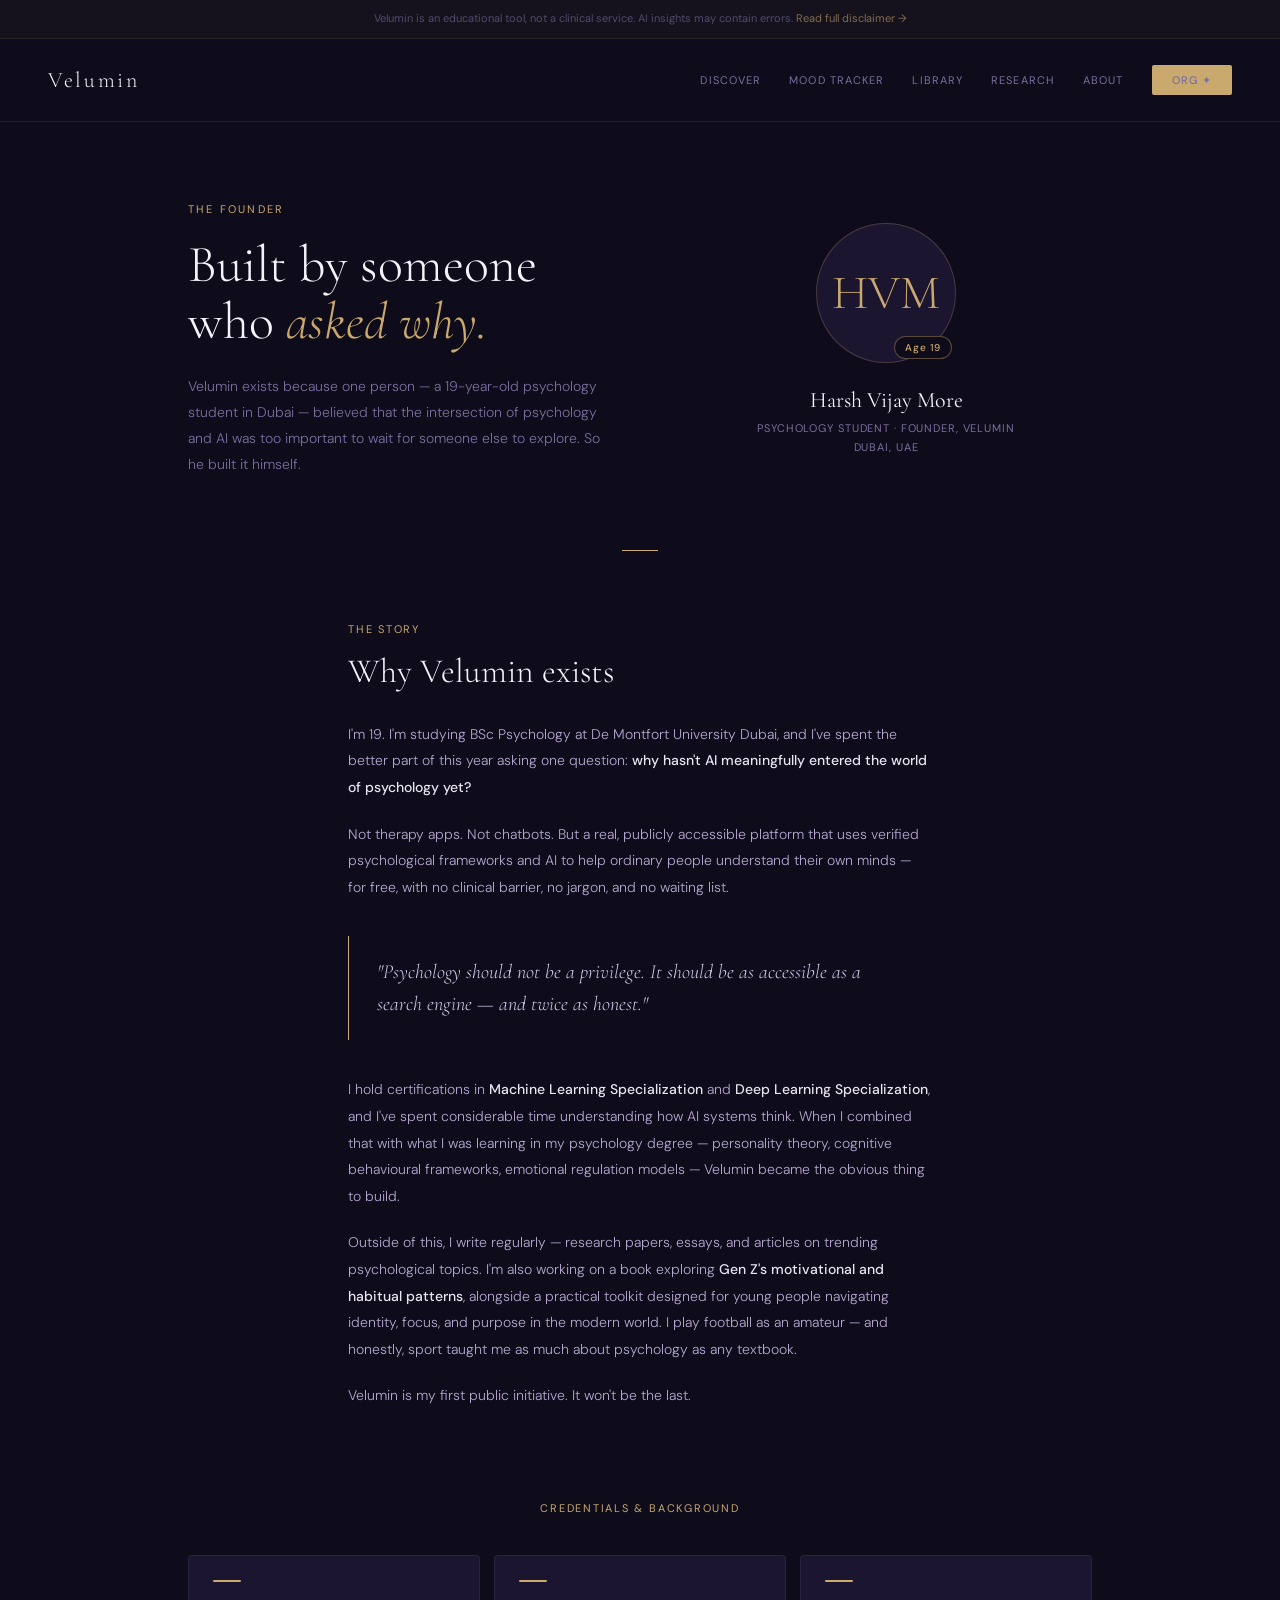
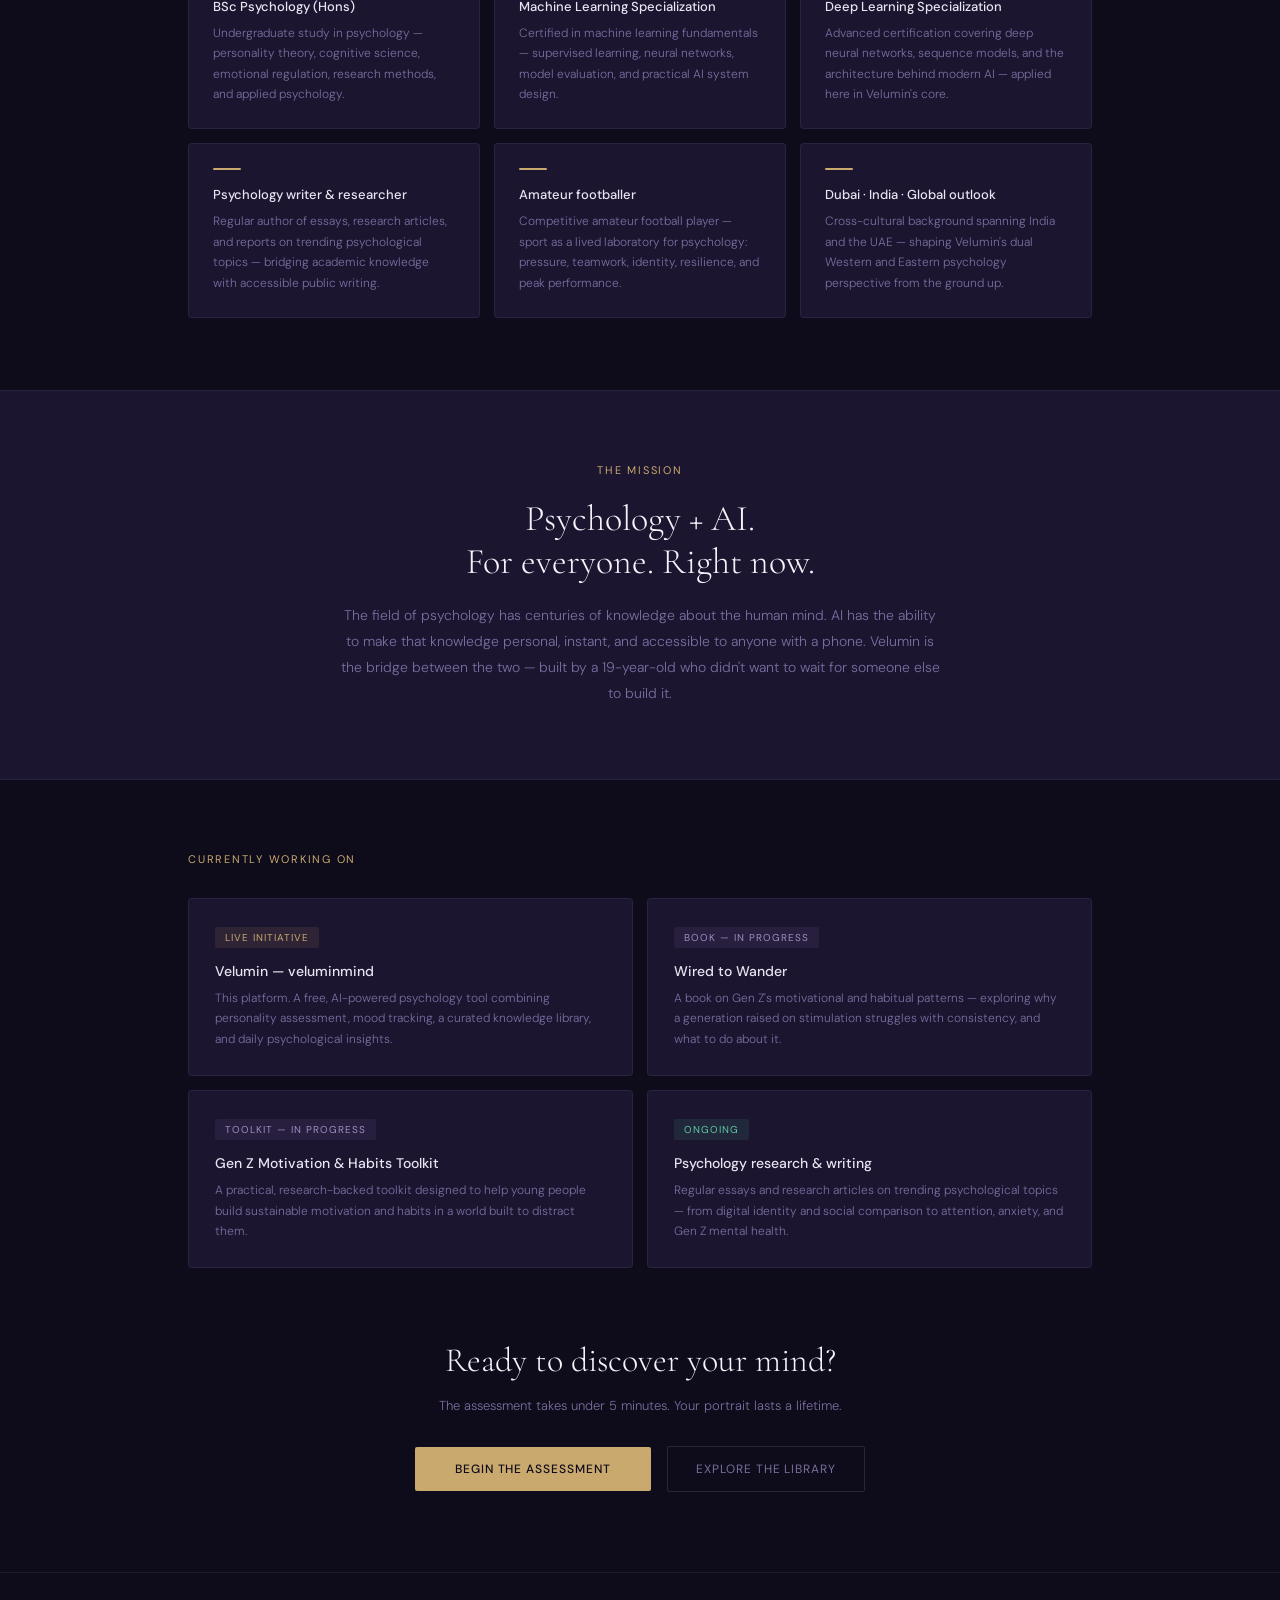
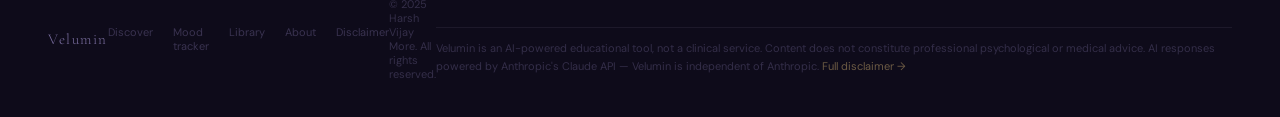
==== commit 272798f2: "Add files via upload" ====
--- a/about.html
+++ b/about.html
@@ -2,6 +2,8 @@
 <html lang="en">
 <head>
 <meta charset="UTF-8">
+<link rel="icon" type="image/svg+xml" href="favicon.svg">
+
 <style>a{color:#7B6FA0;text-decoration:none;}a:hover{color:#C9A96E;}</style>
 <meta name="viewport" content="width=device-width, initial-scale=1.0">
 <link rel="stylesheet" href="style.css">
@@ -101,11 +103,10 @@
   <div class="vl-nav-links">
     <a href="discover.html">Discover</a>
     <a href="tracker.html">Mood tracker</a>
-    <a href="org.html">Org ✦</a>
     <a href="library.html">Library</a>
     <a href="research.html">Research</a>
-    <a href="about.html" class="active" style="color:#C9A96E;">About</a>
-    <a class="vl-nav-cta" href="org.html">Analyse my org</a>
+    <a href="about.html">About</a>
+    <a class="vl-nav-cta" href="org.html">Org ✦</a>
   </div>
 </nav>
 
